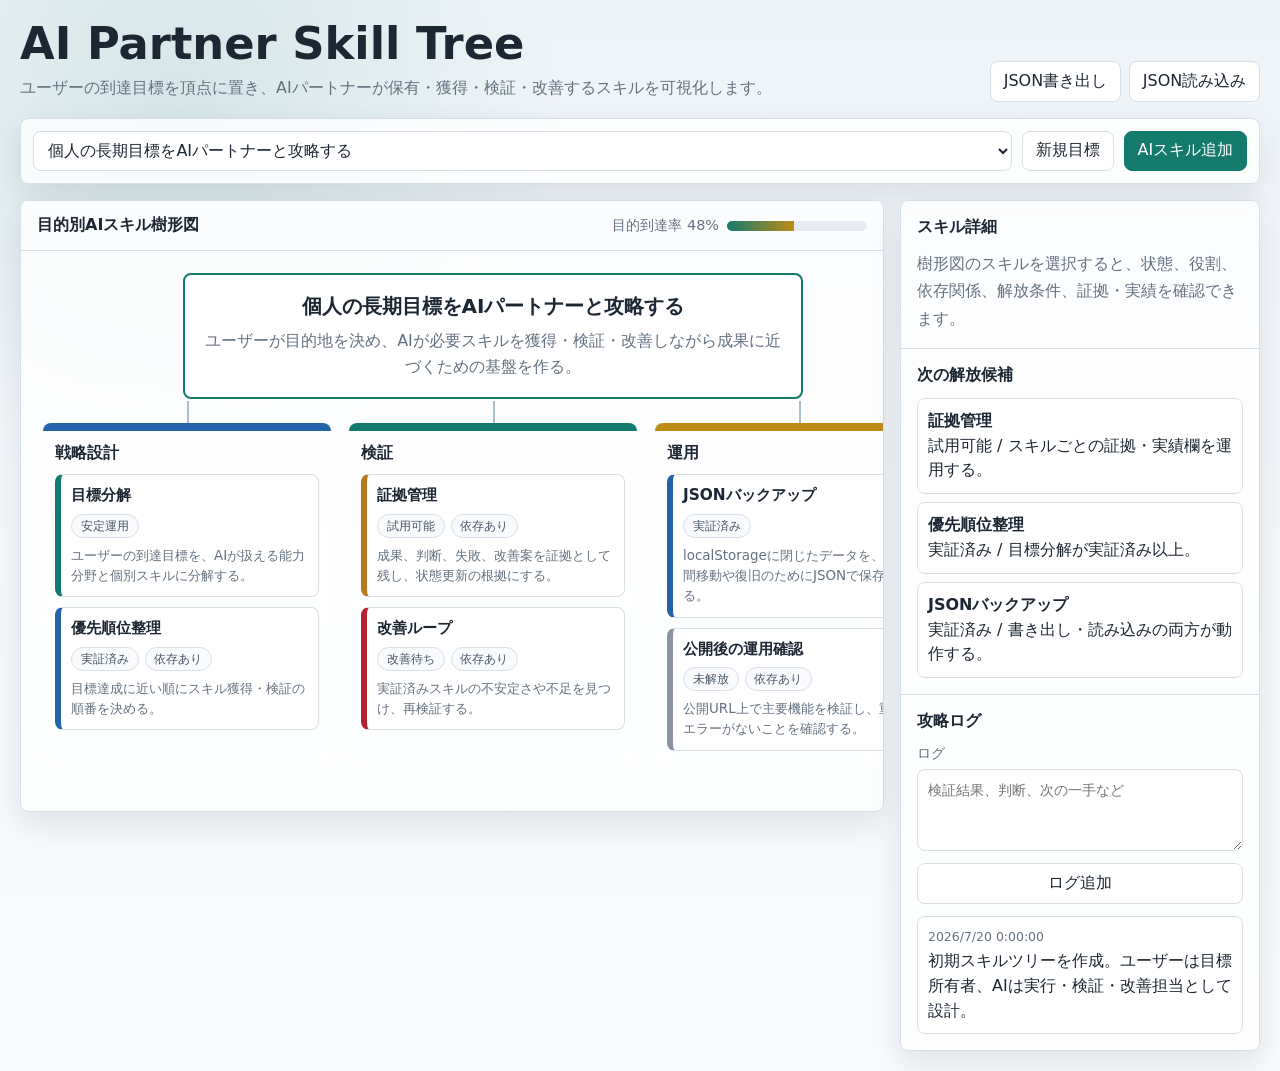
==== index.html @ 7e6e5ffa "Create AI Partner Skill Tree site" ====
<!doctype html>
<html lang="ja">
<head>
  <meta charset="utf-8">
  <meta name="viewport" content="width=device-width, initial-scale=1">
  <title>AI Partner Skill Tree</title>
  <style>
    :root {
      color-scheme: light;
      --ink: #1d2733;
      --muted: #64717f;
      --line: #d8dee8;
      --panel: #ffffff;
      --bg: #f4f7fb;
      --accent: #157a6e;
      --accent-2: #c7552b;
      --gold: #bc8b16;
      --blue: #2563a8;
      --red: #b42330;
      --shadow: 0 12px 32px rgba(25, 42, 62, .11);
      font-family: "Yu Gothic", "Hiragino Kaku Gothic ProN", Meiryo, system-ui, sans-serif;
    }

    * { box-sizing: border-box; }

    html, body {
      overflow-x: hidden;
    }

    body {
      margin: 0;
      color: var(--ink);
      background:
        radial-gradient(circle at 14% 10%, rgba(21, 122, 110, .12), transparent 24rem),
        linear-gradient(180deg, #eef4f8 0%, var(--bg) 38%, #f8fafc 100%);
      min-height: 100vh;
    }

    button, input, select, textarea {
      font: inherit;
    }

    button {
      border: 1px solid var(--line);
      background: #fff;
      color: var(--ink);
      min-height: 38px;
      padding: .55rem .8rem;
      border-radius: 8px;
      cursor: pointer;
    }

    button:hover { border-color: #9eb2c8; }
    button.primary { background: var(--accent); color: #fff; border-color: var(--accent); }
    button.danger { color: var(--red); border-color: #e8b4bc; }
    button.ghost { background: transparent; }
    button.small { min-height: 32px; padding: .35rem .55rem; }

    .app-shell {
      width: min(1480px, 100%);
      margin: 0 auto;
      padding: 20px;
    }

    header {
      display: grid;
      grid-template-columns: 1fr auto;
      gap: 16px;
      align-items: end;
      margin-bottom: 16px;
    }

    .title h1 {
      margin: 0 0 6px;
      font-size: clamp(1.65rem, 3.5vw, 3rem);
      line-height: 1.08;
      letter-spacing: 0;
    }

    .title p {
      margin: 0;
      color: var(--muted);
      max-width: 780px;
      line-height: 1.7;
      overflow-wrap: anywhere;
      word-break: break-all;
    }

    .toolbar {
      display: flex;
      flex-wrap: wrap;
      gap: 8px;
      justify-content: flex-end;
    }

    .goal-bar {
      display: grid;
      grid-template-columns: minmax(220px, 1fr) auto auto;
      gap: 10px;
      align-items: center;
      background: rgba(255, 255, 255, .78);
      border: 1px solid var(--line);
      padding: 12px;
      border-radius: 8px;
      box-shadow: var(--shadow);
      margin-bottom: 16px;
    }

    select, input, textarea {
      width: 100%;
      border: 1px solid var(--line);
      border-radius: 8px;
      min-height: 40px;
      padding: .55rem .65rem;
      background: #fff;
      color: var(--ink);
    }

    textarea {
      min-height: 82px;
      resize: vertical;
      line-height: 1.55;
    }

    .workspace {
      display: grid;
      grid-template-columns: minmax(0, 1fr) 360px;
      gap: 16px;
      align-items: start;
    }

    .tree-section, .side-panel {
      background: rgba(255, 255, 255, .82);
      border: 1px solid var(--line);
      border-radius: 8px;
      box-shadow: var(--shadow);
      overflow: hidden;
    }

    .section-head {
      display: flex;
      justify-content: space-between;
      gap: 12px;
      align-items: center;
      padding: 14px 16px;
      border-bottom: 1px solid var(--line);
      background: #fbfcfe;
    }

    .section-head h2, .panel-block h2 {
      margin: 0;
      font-size: 1rem;
      letter-spacing: 0;
    }

    .progress-wrap {
      display: grid;
      grid-template-columns: auto 140px;
      gap: 8px;
      align-items: center;
      white-space: nowrap;
      color: var(--muted);
      font-size: .9rem;
    }

    .progress {
      height: 10px;
      background: #e7ecf2;
      border-radius: 999px;
      overflow: hidden;
    }

    .progress span {
      display: block;
      height: 100%;
      background: linear-gradient(90deg, var(--accent), var(--gold));
      width: 0%;
    }

    .tree-scroll {
      overflow: auto;
      padding: 22px;
      min-height: 560px;
      touch-action: pan-x pan-y;
    }

    .tree-canvas {
      min-width: 900px;
      display: grid;
      gap: 24px;
    }

    .goal-node {
      justify-self: center;
      width: min(620px, 76%);
      text-align: center;
      background: #fff;
      border: 2px solid var(--accent);
      border-radius: 8px;
      padding: 18px;
      position: relative;
    }

    .goal-node h3 {
      margin: 0 0 8px;
      font-size: 1.25rem;
      letter-spacing: 0;
    }

    .goal-node p { margin: 0; color: var(--muted); line-height: 1.6; }

    .branches {
      display: grid;
      grid-template-columns: repeat(3, minmax(250px, 1fr));
      gap: 18px;
      position: relative;
    }

    .branch {
      display: grid;
      gap: 10px;
      align-content: start;
      border-top: 8px solid var(--blue);
      background: rgba(255, 255, 255, .76);
      border-radius: 8px;
      padding: 12px;
      min-height: 260px;
      position: relative;
    }

    .branch:nth-child(2n) { border-color: var(--accent); }
    .branch:nth-child(3n) { border-color: var(--gold); }
    .branch h3 {
      margin: 0;
      font-size: .98rem;
      letter-spacing: 0;
    }

    .branch::before {
      content: "";
      position: absolute;
      left: 50%;
      top: -30px;
      width: 2px;
      height: 22px;
      background: #aebdcc;
    }

    .skill-card {
      display: grid;
      gap: 8px;
      text-align: left;
      border: 1px solid var(--line);
      border-left-width: 6px;
      background: #fff;
      border-radius: 8px;
      padding: 10px;
      min-height: 116px;
    }

    .skill-card button {
      text-align: left;
      min-height: auto;
      padding: 0;
      border: 0;
      border-radius: 0;
      background: transparent;
      color: inherit;
    }

    .skill-card h4 {
      margin: 0;
      font-size: .96rem;
      line-height: 1.35;
      letter-spacing: 0;
    }

    .skill-card p {
      margin: 0;
      color: var(--muted);
      font-size: .84rem;
      line-height: 1.5;
    }

    .badge-row {
      display: flex;
      flex-wrap: wrap;
      gap: 6px;
    }

    .badge {
      display: inline-flex;
      align-items: center;
      min-height: 24px;
      border: 1px solid #d9e0ea;
      border-radius: 999px;
      padding: 0 .55rem;
      font-size: .78rem;
      background: #f8fafc;
      color: #485565;
      white-space: nowrap;
    }

    .state-locked { border-left-color: #8a94a3; }
    .state-trial { border-left-color: #b7791f; }
    .state-proven { border-left-color: #2563a8; }
    .state-stable { border-left-color: #157a6e; }
    .state-improve { border-left-color: #b42330; }

    .side-panel {
      display: grid;
      gap: 0;
    }

    .panel-block {
      padding: 16px;
      border-bottom: 1px solid var(--line);
    }

    .panel-block:last-child { border-bottom: 0; }

    .detail-empty {
      color: var(--muted);
      line-height: 1.7;
      margin: 0;
      overflow-wrap: anywhere;
      word-break: break-all;
    }

    .kv {
      display: grid;
      grid-template-columns: 86px 1fr;
      gap: 8px;
      margin-top: 10px;
      font-size: .92rem;
      line-height: 1.55;
    }

    .kv dt {
      color: var(--muted);
      margin: 0;
    }

    .kv dd {
      margin: 0;
      overflow-wrap: anywhere;
    }

    .candidate-list, .log-list {
      list-style: none;
      display: grid;
      gap: 8px;
      padding: 0;
      margin: 12px 0 0;
    }

    .candidate-list li, .log-list li {
      border: 1px solid var(--line);
      background: #fff;
      border-radius: 8px;
      padding: 10px;
      line-height: 1.55;
    }

    .log-list time {
      display: block;
      color: var(--muted);
      font-size: .78rem;
      margin-bottom: 3px;
    }

    .form-grid {
      display: grid;
      gap: 12px;
    }

    .form-grid label {
      display: grid;
      gap: 6px;
      font-size: .9rem;
      color: var(--muted);
    }

    .modal-backdrop {
      position: fixed;
      inset: 0;
      display: none;
      align-items: center;
      justify-content: center;
      background: rgba(16, 26, 38, .45);
      padding: 18px;
      z-index: 20;
    }

    .modal-backdrop.open { display: flex; }

    .modal {
      width: min(680px, 100%);
      max-height: 92vh;
      overflow: auto;
      background: #fff;
      border-radius: 8px;
      box-shadow: 0 20px 50px rgba(10, 18, 28, .26);
    }

    .modal header {
      display: flex;
      justify-content: space-between;
      align-items: center;
      margin: 0;
      padding: 16px;
      border-bottom: 1px solid var(--line);
    }

    .modal h2 { margin: 0; font-size: 1.05rem; letter-spacing: 0; }
    .modal form { padding: 16px; }
    .modal-actions {
      display: flex;
      justify-content: flex-end;
      gap: 8px;
      margin-top: 16px;
    }

    .hidden { display: none !important; }

    @media (max-width: 1020px) {
      .workspace { grid-template-columns: 1fr; }
      .tree-scroll { min-height: 470px; }
    }

    @media (max-width: 700px) {
      .app-shell { padding: 12px; }
      header, .goal-bar { grid-template-columns: 1fr; }
      .toolbar { justify-content: stretch; }
      .toolbar button, .goal-bar button { width: 100%; }
      .progress-wrap { grid-template-columns: 1fr; white-space: normal; }
      .tree-canvas { min-width: 720px; }
      .branches { grid-template-columns: repeat(3, minmax(210px, 1fr)); }
      .goal-node { width: 86%; }
      .tree-scroll { padding: 14px; }
      .kv { grid-template-columns: 1fr; }
      .modal-actions { flex-direction: column-reverse; }
      .modal-actions button { width: 100%; }
    }
  </style>
</head>
<body>
  <div class="app-shell">
    <header>
      <div class="title">
        <h1>AI Partner Skill Tree</h1>
        <p>ユーザーの到達目標を頂点に置き、AIパートナーが保有・獲得・検証・改善するスキルを可視化します。</p>
      </div>
      <div class="toolbar">
        <button type="button" id="exportJson">JSON書き出し</button>
        <button type="button" id="importJson">JSON読み込み</button>
        <input class="hidden" id="importFile" type="file" accept="application/json,.json">
      </div>
    </header>

    <section class="goal-bar" aria-label="目標操作">
      <select id="goalSelect" aria-label="目標を選択"></select>
      <button type="button" id="addGoal">新規目標</button>
      <button type="button" id="addSkill" class="primary">AIスキル追加</button>
    </section>

    <main class="workspace">
      <section class="tree-section" aria-label="AIスキル樹形図">
        <div class="section-head">
          <h2>目的別AIスキル樹形図</h2>
          <div class="progress-wrap">
            <span id="progressText">目的到達率 0%</span>
            <div class="progress" aria-hidden="true"><span id="progressBar"></span></div>
          </div>
        </div>
        <div class="tree-scroll" id="treeScroll">
          <div class="tree-canvas" id="treeCanvas"></div>
        </div>
      </section>

      <aside class="side-panel" aria-label="詳細と攻略ログ">
        <section class="panel-block" id="skillDetail"></section>
        <section class="panel-block">
          <h2>次の解放候補</h2>
          <ul class="candidate-list" id="candidateList"></ul>
        </section>
        <section class="panel-block">
          <h2>攻略ログ</h2>
          <form id="logForm" class="form-grid" style="margin-top:12px">
            <label>ログ
              <textarea id="logText" placeholder="検証結果、判断、次の一手など"></textarea>
            </label>
            <button type="submit">ログ追加</button>
          </form>
          <ul class="log-list" id="logList"></ul>
        </section>
      </aside>
    </main>
  </div>

  <div class="modal-backdrop" id="goalModal" role="dialog" aria-modal="true" aria-labelledby="goalModalTitle">
    <div class="modal">
      <header>
        <h2 id="goalModalTitle">新規目標</h2>
        <button type="button" class="small ghost" data-close="goalModal">閉じる</button>
      </header>
      <form id="goalForm" class="form-grid">
        <label>目標名
          <input id="goalName" required maxlength="80">
        </label>
        <label>説明
          <textarea id="goalDescription" required maxlength="500"></textarea>
        </label>
        <div class="modal-actions">
          <button type="button" data-close="goalModal">キャンセル</button>
          <button type="submit" class="primary">追加</button>
        </div>
      </form>
    </div>
  </div>

  <div class="modal-backdrop" id="skillModal" role="dialog" aria-modal="true" aria-labelledby="skillModalTitle">
    <div class="modal">
      <header>
        <h2 id="skillModalTitle">AIスキル</h2>
        <button type="button" class="small ghost" data-close="skillModal">閉じる</button>
      </header>
      <form id="skillForm" class="form-grid">
        <input id="skillId" type="hidden">
        <label>スキル名
          <input id="skillName" required maxlength="80">
        </label>
        <label>能力分野
          <input id="skillCategory" required maxlength="60" list="categoryList">
          <datalist id="categoryList"></datalist>
        </label>
        <label>状態
          <select id="skillState" required></select>
        </label>
        <label>役割
          <textarea id="skillRole" required maxlength="700"></textarea>
        </label>
        <label>依存スキル
          <input id="skillDeps" maxlength="180" placeholder="例：目標分解、検証設計">
        </label>
        <label>解放条件
          <textarea id="skillUnlock" maxlength="700"></textarea>
        </label>
        <label>証拠・実績
          <textarea id="skillEvidence" maxlength="900"></textarea>
        </label>
        <div class="modal-actions">
          <button type="button" id="deleteSkill" class="danger">削除</button>
          <button type="button" data-close="skillModal">キャンセル</button>
          <button type="submit" class="primary">保存</button>
        </div>
      </form>
    </div>
  </div>

  <script>
    (() => {
      const STORAGE_KEY = "ai-partner-skill-tree:v1";
      const states = [
        { id: "locked", label: "未解放", score: 0 },
        { id: "trial", label: "試用可能", score: 25 },
        { id: "proven", label: "実証済み", score: 60 },
        { id: "stable", label: "安定運用", score: 100 },
        { id: "improve", label: "改善待ち", score: 45 }
      ];

      const sampleData = {
        activeGoalId: "goal-1",
        goals: [
          {
            id: "goal-1",
            name: "個人の長期目標をAIパートナーと攻略する",
            description: "ユーザーが目的地を決め、AIが必要スキルを獲得・検証・改善しながら成果に近づくための基盤を作る。",
            logs: [
              { id: "log-1", at: "2026-07-20T00:00:00.000Z", text: "初期スキルツリーを作成。ユーザーは目標所有者、AIは実行・検証・改善担当として設計。" }
            ],
            skills: [
              {
                id: "skill-1",
                name: "目標分解",
                category: "戦略設計",
                state: "stable",
                role: "ユーザーの到達目標を、AIが扱える能力分野と個別スキルに分解する。",
                deps: "",
                unlock: "目標と成功条件が文章で説明できる。",
                evidence: "頂点、太い枝、細い枝の構造を定義済み。"
              },
              {
                id: "skill-2",
                name: "優先順位整理",
                category: "戦略設計",
                state: "proven",
                role: "目標達成に近い順にスキル獲得・検証の順番を決める。",
                deps: "目標分解",
                unlock: "目標分解が実証済み以上。",
                evidence: "次の解放候補を自動表示する設計に反映。"
              },
              {
                id: "skill-3",
                name: "証拠管理",
                category: "検証",
                state: "trial",
                role: "成果、判断、失敗、改善案を証拠として残し、状態更新の根拠にする。",
                deps: "目標分解",
                unlock: "スキルごとの証拠・実績欄を運用する。",
                evidence: "スキル詳細と攻略ログに記録欄を実装。"
              },
              {
                id: "skill-4",
                name: "改善ループ",
                category: "検証",
                state: "improve",
                role: "実証済みスキルの不安定さや不足を見つけ、再検証する。",
                deps: "証拠管理",
                unlock: "改善待ちの理由と再検証ログがある。",
                evidence: "改善待ち状態を到達率計算に含める。"
              },
              {
                id: "skill-5",
                name: "JSONバックアップ",
                category: "運用",
                state: "proven",
                role: "localStorageに閉じたデータを、端末間移動や復旧のためにJSONで保存する。",
                deps: "",
                unlock: "書き出し・読み込みの両方が動作する。",
                evidence: "ブラウザ内保存とJSON入出力を実装。"
              },
              {
                id: "skill-6",
                name: "公開後の運用確認",
                category: "運用",
                state: "locked",
                role: "公開URL上で主要機能を検証し、重大なエラーがないことを確認する。",
                deps: "JSONバックアップ, 証拠管理",
                unlock: "GitHub Pages公開後に実URLで操作確認する。",
                evidence: ""
              }
            ]
          },
          {
            id: "goal-2",
            name: "学習計画をAIパートナーが継続改善する",
            description: "ユーザーの学習目的に合わせ、AIが教材選定、進捗検証、復習設計を担う。",
            logs: [],
            skills: [
              {
                id: "skill-7",
                name: "学習課題の棚卸し",
                category: "診断",
                state: "trial",
                role: "ユーザーの現状と目的の差分を整理する。",
                deps: "",
                unlock: "学びたい領域と期限がある。",
                evidence: "初期テンプレートとして登録。"
              }
            ]
          }
        ]
      };

      const els = {
        goalSelect: document.getElementById("goalSelect"),
        addGoal: document.getElementById("addGoal"),
        addSkill: document.getElementById("addSkill"),
        exportJson: document.getElementById("exportJson"),
        importJson: document.getElementById("importJson"),
        importFile: document.getElementById("importFile"),
        treeCanvas: document.getElementById("treeCanvas"),
        progressText: document.getElementById("progressText"),
        progressBar: document.getElementById("progressBar"),
        skillDetail: document.getElementById("skillDetail"),
        candidateList: document.getElementById("candidateList"),
        logForm: document.getElementById("logForm"),
        logText: document.getElementById("logText"),
        logList: document.getElementById("logList"),
        goalModal: document.getElementById("goalModal"),
        goalForm: document.getElementById("goalForm"),
        goalName: document.getElementById("goalName"),
        goalDescription: document.getElementById("goalDescription"),
        skillModal: document.getElementById("skillModal"),
        skillForm: document.getElementById("skillForm"),
        skillModalTitle: document.getElementById("skillModalTitle"),
        skillId: document.getElementById("skillId"),
        skillName: document.getElementById("skillName"),
        skillCategory: document.getElementById("skillCategory"),
        skillState: document.getElementById("skillState"),
        skillRole: document.getElementById("skillRole"),
        skillDeps: document.getElementById("skillDeps"),
        skillUnlock: document.getElementById("skillUnlock"),
        skillEvidence: document.getElementById("skillEvidence"),
        deleteSkill: document.getElementById("deleteSkill"),
        categoryList: document.getElementById("categoryList")
      };

      let data = loadData();
      let selectedSkillId = "";

      function uid(prefix) {
        return `${prefix}-${Date.now().toString(36)}-${Math.random().toString(36).slice(2, 7)}`;
      }

      function stateById(id) {
        return states.find((state) => state.id === id) || states[0];
      }

      function loadData() {
        try {
          const saved = localStorage.getItem(STORAGE_KEY);
          if (!saved) return structuredClone(sampleData);
          const parsed = JSON.parse(saved);
          validateData(parsed);
          return parsed;
        } catch (error) {
          console.warn("保存データを読み込めなかったため初期データを使用します。", error);
          return structuredClone(sampleData);
        }
      }

      function validateData(value) {
        if (!value || !Array.isArray(value.goals) || value.goals.length === 0) {
          throw new Error("goals array is required");
        }
        value.goals.forEach((goal) => {
          if (!goal.id || !goal.name || !Array.isArray(goal.skills)) {
            throw new Error("invalid goal");
          }
          if (!Array.isArray(goal.logs)) goal.logs = [];
          goal.skills.forEach((skill) => {
            if (!skill.id || !skill.name || !skill.category) throw new Error("invalid skill");
            if (!states.some((state) => state.id === skill.state)) skill.state = "locked";
          });
        });
        if (!value.activeGoalId || !value.goals.some((goal) => goal.id === value.activeGoalId)) {
          value.activeGoalId = value.goals[0].id;
        }
      }

      function saveData() {
        localStorage.setItem(STORAGE_KEY, JSON.stringify(data));
      }

      function activeGoal() {
        return data.goals.find((goal) => goal.id === data.activeGoalId) || data.goals[0];
      }

      function selectedSkill() {
        const goal = activeGoal();
        return goal.skills.find((skill) => skill.id === selectedSkillId) || null;
      }

      function escapeHtml(value) {
        return String(value || "").replace(/[&<>"']/g, (char) => ({
          "&": "&amp;",
          "<": "&lt;",
          ">": "&gt;",
          '"': "&quot;",
          "'": "&#39;"
        })[char]);
      }

      function render() {
        renderGoalSelect();
        renderTree();
        renderDetail();
        renderCandidates();
        renderLogs();
        renderCategories();
        saveData();
      }

      function renderGoalSelect() {
        els.goalSelect.innerHTML = data.goals.map((goal) =>
          `<option value="${escapeHtml(goal.id)}">${escapeHtml(goal.name)}</option>`
        ).join("");
        els.goalSelect.value = data.activeGoalId;
      }

      function renderTree() {
        const goal = activeGoal();
        const total = goal.skills.length || 1;
        const progress = Math.round(goal.skills.reduce((sum, skill) => sum + stateById(skill.state).score, 0) / total);
        els.progressText.textContent = `目的到達率 ${progress}%`;
        els.progressBar.style.width = `${progress}%`;

        const categories = [...new Set(goal.skills.map((skill) => skill.category || "未分類"))];
        const branches = categories.map((category) => {
          const cards = goal.skills.filter((skill) => skill.category === category).map((skill) => {
            const state = stateById(skill.state);
            const selected = skill.id === selectedSkillId ? " aria-current=\"true\"" : "";
            return `
              <article class="skill-card state-${state.id}">
                <button type="button" data-select-skill="${escapeHtml(skill.id)}"${selected}>
                  <h4>${escapeHtml(skill.name)}</h4>
                </button>
                <div class="badge-row">
                  <span class="badge">${escapeHtml(state.label)}</span>
                  ${skill.deps ? `<span class="badge">依存あり</span>` : ""}
                </div>
                <p>${escapeHtml(skill.role).slice(0, 86)}${skill.role.length > 86 ? "..." : ""}</p>
              </article>`;
          }).join("");

          return `
            <section class="branch">
              <h3>${escapeHtml(category)}</h3>
              ${cards || "<p class=\"detail-empty\">スキルがありません。</p>"}
            </section>`;
        }).join("");

        els.treeCanvas.innerHTML = `
          <section class="goal-node">
            <h3>${escapeHtml(goal.name)}</h3>
            <p>${escapeHtml(goal.description)}</p>
          </section>
          <div class="branches">${branches}</div>`;
      }

      function renderDetail() {
        const skill = selectedSkill();
        if (!skill) {
          els.skillDetail.innerHTML = `
            <h2>スキル詳細</h2>
            <p class="detail-empty" style="margin-top:12px">樹形図のスキルを選択すると、状態、役割、依存関係、解放条件、証拠・実績を確認できます。</p>`;
          return;
        }

        els.skillDetail.innerHTML = `
          <div style="display:flex;justify-content:space-between;gap:8px;align-items:center">
            <h2>${escapeHtml(skill.name)}</h2>
            <button type="button" class="small" data-edit-skill="${escapeHtml(skill.id)}">編集</button>
          </div>
          <dl class="kv">
            <dt>状態</dt><dd>${escapeHtml(stateById(skill.state).label)}</dd>
            <dt>能力分野</dt><dd>${escapeHtml(skill.category)}</dd>
            <dt>役割</dt><dd>${escapeHtml(skill.role)}</dd>
            <dt>依存関係</dt><dd>${escapeHtml(skill.deps || "なし")}</dd>
            <dt>解放条件</dt><dd>${escapeHtml(skill.unlock || "未設定")}</dd>
            <dt>証拠・実績</dt><dd>${escapeHtml(skill.evidence || "未記録")}</dd>
          </dl>`;
      }

      function depsSatisfied(skill, goal) {
        if (!skill.deps) return true;
        const deps = skill.deps.split(",").map((dep) => dep.trim()).filter(Boolean);
        return deps.every((dep) => {
          const match = goal.skills.find((candidate) => candidate.name === dep);
          return match && ["proven", "stable"].includes(match.state);
        });
      }

      function renderCandidates() {
        const goal = activeGoal();
        const candidates = goal.skills
          .filter((skill) => skill.state !== "stable" && depsSatisfied(skill, goal))
          .sort((a, b) => stateById(a.state).score - stateById(b.state).score)
          .slice(0, 5);

        els.candidateList.innerHTML = candidates.length
          ? candidates.map((skill) => `<li><strong>${escapeHtml(skill.name)}</strong><br><span>${escapeHtml(stateById(skill.state).label)} / ${escapeHtml(skill.unlock || "解放条件未設定")}</span></li>`).join("")
          : "<li>現時点で新しい解放候補はありません。</li>";
      }

      function renderLogs() {
        const logs = [...activeGoal().logs].sort((a, b) => new Date(b.at) - new Date(a.at));
        els.logList.innerHTML = logs.length
          ? logs.map((log) => `<li><time datetime="${escapeHtml(log.at)}">${new Date(log.at).toLocaleString("ja-JP")}</time>${escapeHtml(log.text)}</li>`).join("")
          : "<li>まだ攻略ログはありません。</li>";
      }

      function renderCategories() {
        const categories = [...new Set(activeGoal().skills.map((skill) => skill.category).filter(Boolean))];
        els.categoryList.innerHTML = categories.map((category) => `<option value="${escapeHtml(category)}"></option>`).join("");
      }

      function openModal(id) {
        document.getElementById(id).classList.add("open");
      }

      function closeModal(id) {
        document.getElementById(id).classList.remove("open");
      }

      function openSkillForm(skill = null) {
        els.skillModalTitle.textContent = skill ? "AIスキル編集" : "AIスキル追加";
        els.skillId.value = skill ? skill.id : "";
        els.skillName.value = skill ? skill.name : "";
        els.skillCategory.value = skill ? skill.category : "";
        els.skillState.value = skill ? skill.state : "locked";
        els.skillRole.value = skill ? skill.role : "";
        els.skillDeps.value = skill ? skill.deps : "";
        els.skillUnlock.value = skill ? skill.unlock : "";
        els.skillEvidence.value = skill ? skill.evidence : "";
        els.deleteSkill.classList.toggle("hidden", !skill);
        openModal("skillModal");
        els.skillName.focus();
      }

      function exportData() {
        const blob = new Blob([JSON.stringify(data, null, 2)], { type: "application/json" });
        const url = URL.createObjectURL(blob);
        const link = document.createElement("a");
        link.href = url;
        link.download = "ai-partner-skill-tree.json";
        document.body.appendChild(link);
        link.click();
        link.remove();
        URL.revokeObjectURL(url);
      }

      function importData(file) {
        const reader = new FileReader();
        reader.onload = () => {
          try {
            const parsed = JSON.parse(String(reader.result));
            validateData(parsed);
            data = parsed;
            selectedSkillId = "";
            render();
            alert("JSONを読み込みました。");
          } catch (error) {
            alert("JSONを読み込めませんでした。形式を確認してください。");
            console.error(error);
          }
        };
        reader.readAsText(file);
      }

      states.forEach((state) => {
        const option = document.createElement("option");
        option.value = state.id;
        option.textContent = state.label;
        els.skillState.appendChild(option);
      });

      els.goalSelect.addEventListener("change", () => {
        data.activeGoalId = els.goalSelect.value;
        selectedSkillId = "";
        render();
      });

      els.addGoal.addEventListener("click", () => {
        els.goalForm.reset();
        openModal("goalModal");
        els.goalName.focus();
      });

      els.addSkill.addEventListener("click", () => openSkillForm());
      els.exportJson.addEventListener("click", exportData);
      els.importJson.addEventListener("click", () => els.importFile.click());
      els.importFile.addEventListener("change", () => {
        const file = els.importFile.files[0];
        if (file) importData(file);
        els.importFile.value = "";
      });

      els.goalForm.addEventListener("submit", (event) => {
        event.preventDefault();
        const goal = {
          id: uid("goal"),
          name: els.goalName.value.trim(),
          description: els.goalDescription.value.trim(),
          logs: [],
          skills: []
        };
        data.goals.push(goal);
        data.activeGoalId = goal.id;
        selectedSkillId = "";
        closeModal("goalModal");
        render();
      });

      els.skillForm.addEventListener("submit", (event) => {
        event.preventDefault();
        const goal = activeGoal();
        const payload = {
          id: els.skillId.value || uid("skill"),
          name: els.skillName.value.trim(),
          category: els.skillCategory.value.trim(),
          state: els.skillState.value,
          role: els.skillRole.value.trim(),
          deps: els.skillDeps.value.trim(),
          unlock: els.skillUnlock.value.trim(),
          evidence: els.skillEvidence.value.trim()
        };
        const index = goal.skills.findIndex((skill) => skill.id === payload.id);
        if (index >= 0) goal.skills[index] = payload;
        else goal.skills.push(payload);
        selectedSkillId = payload.id;
        closeModal("skillModal");
        render();
      });

      els.deleteSkill.addEventListener("click", () => {
        const goal = activeGoal();
        const skill = selectedSkill();
        if (!skill) return;
        if (!confirm(`「${skill.name}」を削除しますか？`)) return;
        goal.skills = goal.skills.filter((item) => item.id !== skill.id);
        selectedSkillId = "";
        closeModal("skillModal");
        render();
      });

      els.logForm.addEventListener("submit", (event) => {
        event.preventDefault();
        const text = els.logText.value.trim();
        if (!text) return;
        activeGoal().logs.push({ id: uid("log"), at: new Date().toISOString(), text });
        els.logText.value = "";
        render();
      });

      document.addEventListener("click", (event) => {
        const skillButton = event.target.closest("[data-select-skill]");
        if (skillButton) {
          selectedSkillId = skillButton.getAttribute("data-select-skill");
          render();
          return;
        }
        const editButton = event.target.closest("[data-edit-skill]");
        if (editButton) {
          const skill = activeGoal().skills.find((item) => item.id === editButton.getAttribute("data-edit-skill"));
          if (skill) openSkillForm(skill);
          return;
        }
        const closeButton = event.target.closest("[data-close]");
        if (closeButton) closeModal(closeButton.getAttribute("data-close"));
      });

      document.addEventListener("keydown", (event) => {
        if (event.key === "Escape") {
          closeModal("goalModal");
          closeModal("skillModal");
        }
      });

      render();
    })();
  </script>
</body>
</html>
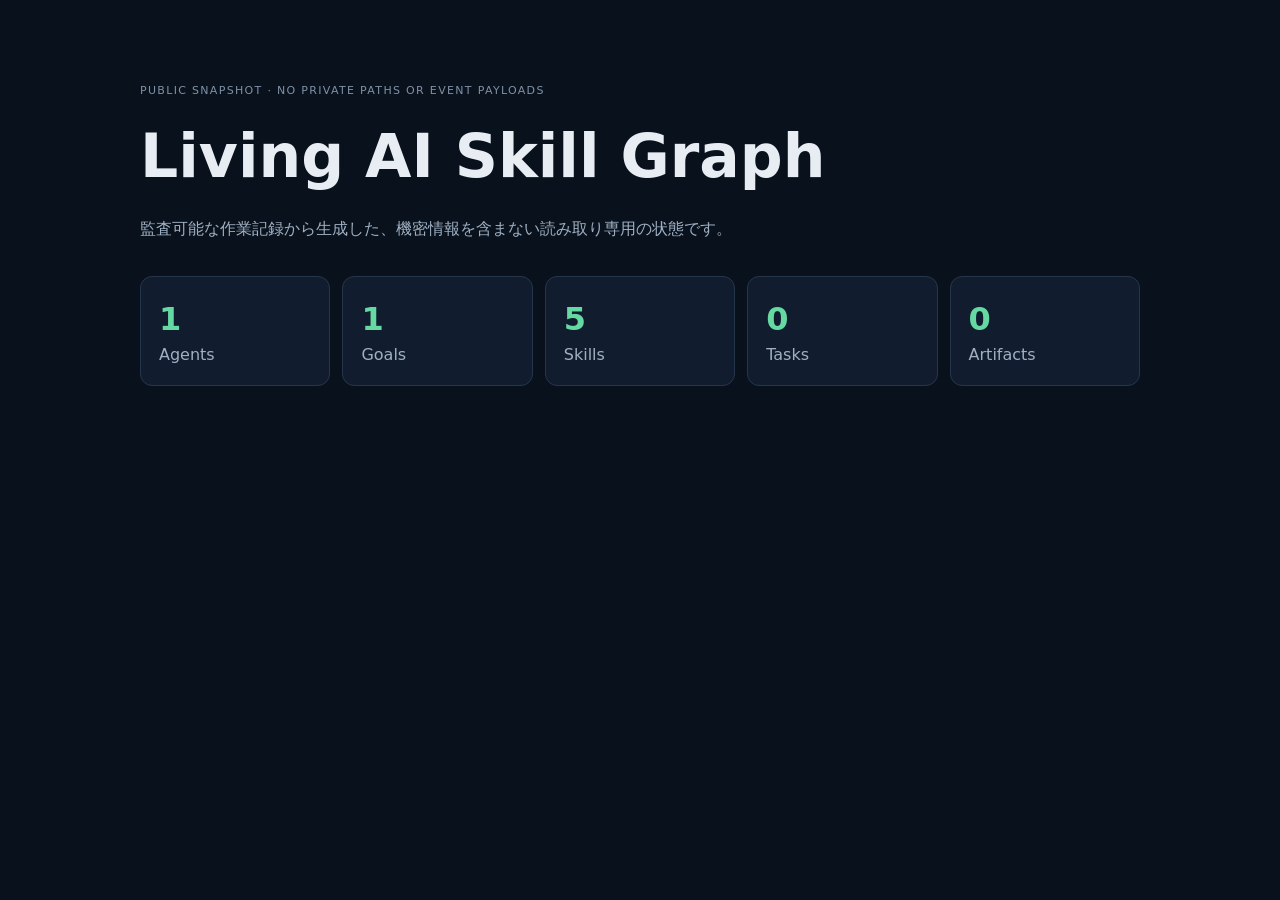
==== commit de5c4883: "Publish v2 snapshot from Pages root" ====
--- a/index.html
+++ b/index.html
@@ -3,1044 +3,16 @@
 <head>
   <meta charset="utf-8">
   <meta name="viewport" content="width=device-width, initial-scale=1">
-  <title>AI Partner Skill Tree</title>
-  <style>
-    :root {
-      color-scheme: light;
-      --ink: #1d2733;
-      --muted: #64717f;
-      --line: #d8dee8;
-      --panel: #ffffff;
-      --bg: #f4f7fb;
-      --accent: #157a6e;
-      --accent-2: #c7552b;
-      --gold: #bc8b16;
-      --blue: #2563a8;
-      --red: #b42330;
-      --shadow: 0 12px 32px rgba(25, 42, 62, .11);
-      font-family: "Yu Gothic", "Hiragino Kaku Gothic ProN", Meiryo, system-ui, sans-serif;
-    }
-
-    * { box-sizing: border-box; }
-
-    html, body {
-      overflow-x: hidden;
-    }
-
-    body {
-      margin: 0;
-      color: var(--ink);
-      background:
-        radial-gradient(circle at 14% 10%, rgba(21, 122, 110, .12), transparent 24rem),
-        linear-gradient(180deg, #eef4f8 0%, var(--bg) 38%, #f8fafc 100%);
-      min-height: 100vh;
-    }
-
-    button, input, select, textarea {
-      font: inherit;
-    }
-
-    button {
-      border: 1px solid var(--line);
-      background: #fff;
-      color: var(--ink);
-      min-height: 38px;
-      padding: .55rem .8rem;
-      border-radius: 8px;
-      cursor: pointer;
-    }
-
-    button:hover { border-color: #9eb2c8; }
-    button.primary { background: var(--accent); color: #fff; border-color: var(--accent); }
-    button.danger { color: var(--red); border-color: #e8b4bc; }
-    button.ghost { background: transparent; }
-    button.small { min-height: 32px; padding: .35rem .55rem; }
-
-    .app-shell {
-      width: min(1480px, 100%);
-      margin: 0 auto;
-      padding: 20px;
-    }
-
-    header {
-      display: grid;
-      grid-template-columns: 1fr auto;
-      gap: 16px;
-      align-items: end;
-      margin-bottom: 16px;
-    }
-
-    .title h1 {
-      margin: 0 0 6px;
-      font-size: clamp(1.65rem, 3.5vw, 3rem);
-      line-height: 1.08;
-      letter-spacing: 0;
-    }
-
-    .title p {
-      margin: 0;
-      color: var(--muted);
-      max-width: 780px;
-      line-height: 1.7;
-      overflow-wrap: anywhere;
-      word-break: break-all;
-    }
-
-    .toolbar {
-      display: flex;
-      flex-wrap: wrap;
-      gap: 8px;
-      justify-content: flex-end;
-    }
-
-    .goal-bar {
-      display: grid;
-      grid-template-columns: minmax(220px, 1fr) auto auto;
-      gap: 10px;
-      align-items: center;
-      background: rgba(255, 255, 255, .78);
-      border: 1px solid var(--line);
-      padding: 12px;
-      border-radius: 8px;
-      box-shadow: var(--shadow);
-      margin-bottom: 16px;
-    }
-
-    select, input, textarea {
-      width: 100%;
-      border: 1px solid var(--line);
-      border-radius: 8px;
-      min-height: 40px;
-      padding: .55rem .65rem;
-      background: #fff;
-      color: var(--ink);
-    }
-
-    textarea {
-      min-height: 82px;
-      resize: vertical;
-      line-height: 1.55;
-    }
-
-    .workspace {
-      display: grid;
-      grid-template-columns: minmax(0, 1fr) 360px;
-      gap: 16px;
-      align-items: start;
-    }
-
-    .tree-section, .side-panel {
-      background: rgba(255, 255, 255, .82);
-      border: 1px solid var(--line);
-      border-radius: 8px;
-      box-shadow: var(--shadow);
-      overflow: hidden;
-    }
-
-    .section-head {
-      display: flex;
-      justify-content: space-between;
-      gap: 12px;
-      align-items: center;
-      padding: 14px 16px;
-      border-bottom: 1px solid var(--line);
-      background: #fbfcfe;
-    }
-
-    .section-head h2, .panel-block h2 {
-      margin: 0;
-      font-size: 1rem;
-      letter-spacing: 0;
-    }
-
-    .progress-wrap {
-      display: grid;
-      grid-template-columns: auto 140px;
-      gap: 8px;
-      align-items: center;
-      white-space: nowrap;
-      color: var(--muted);
-      font-size: .9rem;
-    }
-
-    .progress {
-      height: 10px;
-      background: #e7ecf2;
-      border-radius: 999px;
-      overflow: hidden;
-    }
-
-    .progress span {
-      display: block;
-      height: 100%;
-      background: linear-gradient(90deg, var(--accent), var(--gold));
-      width: 0%;
-    }
-
-    .tree-scroll {
-      overflow: auto;
-      padding: 22px;
-      min-height: 560px;
-      touch-action: pan-x pan-y;
-    }
-
-    .tree-canvas {
-      min-width: 900px;
-      display: grid;
-      gap: 24px;
-    }
-
-    .goal-node {
-      justify-self: center;
-      width: min(620px, 76%);
-      text-align: center;
-      background: #fff;
-      border: 2px solid var(--accent);
-      border-radius: 8px;
-      padding: 18px;
-      position: relative;
-    }
-
-    .goal-node h3 {
-      margin: 0 0 8px;
-      font-size: 1.25rem;
-      letter-spacing: 0;
-    }
-
-    .goal-node p { margin: 0; color: var(--muted); line-height: 1.6; }
-
-    .branches {
-      display: grid;
-      grid-template-columns: repeat(3, minmax(250px, 1fr));
-      gap: 18px;
-      position: relative;
-    }
-
-    .branch {
-      display: grid;
-      gap: 10px;
-      align-content: start;
-      border-top: 8px solid var(--blue);
-      background: rgba(255, 255, 255, .76);
-      border-radius: 8px;
-      padding: 12px;
-      min-height: 260px;
-      position: relative;
-    }
-
-    .branch:nth-child(2n) { border-color: var(--accent); }
-    .branch:nth-child(3n) { border-color: var(--gold); }
-    .branch h3 {
-      margin: 0;
-      font-size: .98rem;
-      letter-spacing: 0;
-    }
-
-    .branch::before {
-      content: "";
-      position: absolute;
-      left: 50%;
-      top: -30px;
-      width: 2px;
-      height: 22px;
-      background: #aebdcc;
-    }
-
-    .skill-card {
-      display: grid;
-      gap: 8px;
-      text-align: left;
-      border: 1px solid var(--line);
-      border-left-width: 6px;
-      background: #fff;
-      border-radius: 8px;
-      padding: 10px;
-      min-height: 116px;
-    }
-
-    .skill-card button {
-      text-align: left;
-      min-height: auto;
-      padding: 0;
-      border: 0;
-      border-radius: 0;
-      background: transparent;
-      color: inherit;
-    }
-
-    .skill-card h4 {
-      margin: 0;
-      font-size: .96rem;
-      line-height: 1.35;
-      letter-spacing: 0;
-    }
-
-    .skill-card p {
-      margin: 0;
-      color: var(--muted);
-      font-size: .84rem;
-      line-height: 1.5;
-    }
-
-    .badge-row {
-      display: flex;
-      flex-wrap: wrap;
-      gap: 6px;
-    }
-
-    .badge {
-      display: inline-flex;
-      align-items: center;
-      min-height: 24px;
-      border: 1px solid #d9e0ea;
-      border-radius: 999px;
-      padding: 0 .55rem;
-      font-size: .78rem;
-      background: #f8fafc;
-      color: #485565;
-      white-space: nowrap;
-    }
-
-    .state-locked { border-left-color: #8a94a3; }
-    .state-trial { border-left-color: #b7791f; }
-    .state-proven { border-left-color: #2563a8; }
-    .state-stable { border-left-color: #157a6e; }
-    .state-improve { border-left-color: #b42330; }
-
-    .side-panel {
-      display: grid;
-      gap: 0;
-    }
-
-    .panel-block {
-      padding: 16px;
-      border-bottom: 1px solid var(--line);
-    }
-
-    .panel-block:last-child { border-bottom: 0; }
-
-    .detail-empty {
-      color: var(--muted);
-      line-height: 1.7;
-      margin: 0;
-      overflow-wrap: anywhere;
-      word-break: break-all;
-    }
-
-    .kv {
-      display: grid;
-      grid-template-columns: 86px 1fr;
-      gap: 8px;
-      margin-top: 10px;
-      font-size: .92rem;
-      line-height: 1.55;
-    }
-
-    .kv dt {
-      color: var(--muted);
-      margin: 0;
-    }
-
-    .kv dd {
-      margin: 0;
-      overflow-wrap: anywhere;
-    }
-
-    .candidate-list, .log-list {
-      list-style: none;
-      display: grid;
-      gap: 8px;
-      padding: 0;
-      margin: 12px 0 0;
-    }
-
-    .candidate-list li, .log-list li {
-      border: 1px solid var(--line);
-      background: #fff;
-      border-radius: 8px;
-      padding: 10px;
-      line-height: 1.55;
-    }
-
-    .log-list time {
-      display: block;
-      color: var(--muted);
-      font-size: .78rem;
-      margin-bottom: 3px;
-    }
-
-    .form-grid {
-      display: grid;
-      gap: 12px;
-    }
-
-    .form-grid label {
-      display: grid;
-      gap: 6px;
-      font-size: .9rem;
-      color: var(--muted);
-    }
-
-    .modal-backdrop {
-      position: fixed;
-      inset: 0;
-      display: none;
-      align-items: center;
-      justify-content: center;
-      background: rgba(16, 26, 38, .45);
-      padding: 18px;
-      z-index: 20;
-    }
-
-    .modal-backdrop.open { display: flex; }
-
-    .modal {
-      width: min(680px, 100%);
-      max-height: 92vh;
-      overflow: auto;
-      background: #fff;
-      border-radius: 8px;
-      box-shadow: 0 20px 50px rgba(10, 18, 28, .26);
-    }
-
-    .modal header {
-      display: flex;
-      justify-content: space-between;
-      align-items: center;
-      margin: 0;
-      padding: 16px;
-      border-bottom: 1px solid var(--line);
-    }
-
-    .modal h2 { margin: 0; font-size: 1.05rem; letter-spacing: 0; }
-    .modal form { padding: 16px; }
-    .modal-actions {
-      display: flex;
-      justify-content: flex-end;
-      gap: 8px;
-      margin-top: 16px;
-    }
-
-    .hidden { display: none !important; }
-
-    @media (max-width: 1020px) {
-      .workspace { grid-template-columns: 1fr; }
-      .tree-scroll { min-height: 470px; }
-    }
-
-    @media (max-width: 700px) {
-      .app-shell { padding: 12px; }
-      header, .goal-bar { grid-template-columns: 1fr; }
-      .toolbar { justify-content: stretch; }
-      .toolbar button, .goal-bar button { width: 100%; }
-      .progress-wrap { grid-template-columns: 1fr; white-space: normal; }
-      .tree-canvas { min-width: 720px; }
-      .branches { grid-template-columns: repeat(3, minmax(210px, 1fr)); }
-      .goal-node { width: 86%; }
-      .tree-scroll { padding: 14px; }
-      .kv { grid-template-columns: 1fr; }
-      .modal-actions { flex-direction: column-reverse; }
-      .modal-actions button { width: 100%; }
-    }
-  </style>
+  <title>Living AI Skill Graph</title>
+  <link rel="stylesheet" href="styles.css">
 </head>
 <body>
-  <div class="app-shell">
-    <header>
-      <div class="title">
-        <h1>AI Partner Skill Tree</h1>
-        <p>ユーザーの到達目標を頂点に置き、AIパートナーが保有・獲得・検証・改善するスキルを可視化します。</p>
-      </div>
-      <div class="toolbar">
-        <button type="button" id="exportJson">JSON書き出し</button>
-        <button type="button" id="importJson">JSON読み込み</button>
-        <input class="hidden" id="importFile" type="file" accept="application/json,.json">
-      </div>
-    </header>
-
-    <section class="goal-bar" aria-label="目標操作">
-      <select id="goalSelect" aria-label="目標を選択"></select>
-      <button type="button" id="addGoal">新規目標</button>
-      <button type="button" id="addSkill" class="primary">AIスキル追加</button>
-    </section>
-
-    <main class="workspace">
-      <section class="tree-section" aria-label="AIスキル樹形図">
-        <div class="section-head">
-          <h2>目的別AIスキル樹形図</h2>
-          <div class="progress-wrap">
-            <span id="progressText">目的到達率 0%</span>
-            <div class="progress" aria-hidden="true"><span id="progressBar"></span></div>
-          </div>
-        </div>
-        <div class="tree-scroll" id="treeScroll">
-          <div class="tree-canvas" id="treeCanvas"></div>
-        </div>
-      </section>
-
-      <aside class="side-panel" aria-label="詳細と攻略ログ">
-        <section class="panel-block" id="skillDetail"></section>
-        <section class="panel-block">
-          <h2>次の解放候補</h2>
-          <ul class="candidate-list" id="candidateList"></ul>
-        </section>
-        <section class="panel-block">
-          <h2>攻略ログ</h2>
-          <form id="logForm" class="form-grid" style="margin-top:12px">
-            <label>ログ
-              <textarea id="logText" placeholder="検証結果、判断、次の一手など"></textarea>
-            </label>
-            <button type="submit">ログ追加</button>
-          </form>
-          <ul class="log-list" id="logList"></ul>
-        </section>
-      </aside>
-    </main>
-  </div>
-
-  <div class="modal-backdrop" id="goalModal" role="dialog" aria-modal="true" aria-labelledby="goalModalTitle">
-    <div class="modal">
-      <header>
-        <h2 id="goalModalTitle">新規目標</h2>
-        <button type="button" class="small ghost" data-close="goalModal">閉じる</button>
-      </header>
-      <form id="goalForm" class="form-grid">
-        <label>目標名
-          <input id="goalName" required maxlength="80">
-        </label>
-        <label>説明
-          <textarea id="goalDescription" required maxlength="500"></textarea>
-        </label>
-        <div class="modal-actions">
-          <button type="button" data-close="goalModal">キャンセル</button>
-          <button type="submit" class="primary">追加</button>
-        </div>
-      </form>
-    </div>
-  </div>
-
-  <div class="modal-backdrop" id="skillModal" role="dialog" aria-modal="true" aria-labelledby="skillModalTitle">
-    <div class="modal">
-      <header>
-        <h2 id="skillModalTitle">AIスキル</h2>
-        <button type="button" class="small ghost" data-close="skillModal">閉じる</button>
-      </header>
-      <form id="skillForm" class="form-grid">
-        <input id="skillId" type="hidden">
-        <label>スキル名
-          <input id="skillName" required maxlength="80">
-        </label>
-        <label>能力分野
-          <input id="skillCategory" required maxlength="60" list="categoryList">
-          <datalist id="categoryList"></datalist>
-        </label>
-        <label>状態
-          <select id="skillState" required></select>
-        </label>
-        <label>役割
-          <textarea id="skillRole" required maxlength="700"></textarea>
-        </label>
-        <label>依存スキル
-          <input id="skillDeps" maxlength="180" placeholder="例：目標分解、検証設計">
-        </label>
-        <label>解放条件
-          <textarea id="skillUnlock" maxlength="700"></textarea>
-        </label>
-        <label>証拠・実績
-          <textarea id="skillEvidence" maxlength="900"></textarea>
-        </label>
-        <div class="modal-actions">
-          <button type="button" id="deleteSkill" class="danger">削除</button>
-          <button type="button" data-close="skillModal">キャンセル</button>
-          <button type="submit" class="primary">保存</button>
-        </div>
-      </form>
-    </div>
-  </div>
-
-  <script>
-    (() => {
-      const STORAGE_KEY = "ai-partner-skill-tree:v1";
-      const states = [
-        { id: "locked", label: "未解放", score: 0 },
-        { id: "trial", label: "試用可能", score: 25 },
-        { id: "proven", label: "実証済み", score: 60 },
-        { id: "stable", label: "安定運用", score: 100 },
-        { id: "improve", label: "改善待ち", score: 45 }
-      ];
-
-      const sampleData = {
-        activeGoalId: "goal-1",
-        goals: [
-          {
-            id: "goal-1",
-            name: "個人の長期目標をAIパートナーと攻略する",
-            description: "ユーザーが目的地を決め、AIが必要スキルを獲得・検証・改善しながら成果に近づくための基盤を作る。",
-            logs: [
-              { id: "log-1", at: "2026-07-20T00:00:00.000Z", text: "初期スキルツリーを作成。ユーザーは目標所有者、AIは実行・検証・改善担当として設計。" }
-            ],
-            skills: [
-              {
-                id: "skill-1",
-                name: "目標分解",
-                category: "戦略設計",
-                state: "stable",
-                role: "ユーザーの到達目標を、AIが扱える能力分野と個別スキルに分解する。",
-                deps: "",
-                unlock: "目標と成功条件が文章で説明できる。",
-                evidence: "頂点、太い枝、細い枝の構造を定義済み。"
-              },
-              {
-                id: "skill-2",
-                name: "優先順位整理",
-                category: "戦略設計",
-                state: "proven",
-                role: "目標達成に近い順にスキル獲得・検証の順番を決める。",
-                deps: "目標分解",
-                unlock: "目標分解が実証済み以上。",
-                evidence: "次の解放候補を自動表示する設計に反映。"
-              },
-              {
-                id: "skill-3",
-                name: "証拠管理",
-                category: "検証",
-                state: "trial",
-                role: "成果、判断、失敗、改善案を証拠として残し、状態更新の根拠にする。",
-                deps: "目標分解",
-                unlock: "スキルごとの証拠・実績欄を運用する。",
-                evidence: "スキル詳細と攻略ログに記録欄を実装。"
-              },
-              {
-                id: "skill-4",
-                name: "改善ループ",
-                category: "検証",
-                state: "improve",
-                role: "実証済みスキルの不安定さや不足を見つけ、再検証する。",
-                deps: "証拠管理",
-                unlock: "改善待ちの理由と再検証ログがある。",
-                evidence: "改善待ち状態を到達率計算に含める。"
-              },
-              {
-                id: "skill-5",
-                name: "JSONバックアップ",
-                category: "運用",
-                state: "proven",
-                role: "localStorageに閉じたデータを、端末間移動や復旧のためにJSONで保存する。",
-                deps: "",
-                unlock: "書き出し・読み込みの両方が動作する。",
-                evidence: "ブラウザ内保存とJSON入出力を実装。"
-              },
-              {
-                id: "skill-6",
-                name: "公開後の運用確認",
-                category: "運用",
-                state: "locked",
-                role: "公開URL上で主要機能を検証し、重大なエラーがないことを確認する。",
-                deps: "JSONバックアップ, 証拠管理",
-                unlock: "GitHub Pages公開後に実URLで操作確認する。",
-                evidence: ""
-              }
-            ]
-          },
-          {
-            id: "goal-2",
-            name: "学習計画をAIパートナーが継続改善する",
-            description: "ユーザーの学習目的に合わせ、AIが教材選定、進捗検証、復習設計を担う。",
-            logs: [],
-            skills: [
-              {
-                id: "skill-7",
-                name: "学習課題の棚卸し",
-                category: "診断",
-                state: "trial",
-                role: "ユーザーの現状と目的の差分を整理する。",
-                deps: "",
-                unlock: "学びたい領域と期限がある。",
-                evidence: "初期テンプレートとして登録。"
-              }
-            ]
-          }
-        ]
-      };
-
-      const els = {
-        goalSelect: document.getElementById("goalSelect"),
-        addGoal: document.getElementById("addGoal"),
-        addSkill: document.getElementById("addSkill"),
-        exportJson: document.getElementById("exportJson"),
-        importJson: document.getElementById("importJson"),
-        importFile: document.getElementById("importFile"),
-        treeCanvas: document.getElementById("treeCanvas"),
-        progressText: document.getElementById("progressText"),
-        progressBar: document.getElementById("progressBar"),
-        skillDetail: document.getElementById("skillDetail"),
-        candidateList: document.getElementById("candidateList"),
-        logForm: document.getElementById("logForm"),
-        logText: document.getElementById("logText"),
-        logList: document.getElementById("logList"),
-        goalModal: document.getElementById("goalModal"),
-        goalForm: document.getElementById("goalForm"),
-        goalName: document.getElementById("goalName"),
-        goalDescription: document.getElementById("goalDescription"),
-        skillModal: document.getElementById("skillModal"),
-        skillForm: document.getElementById("skillForm"),
-        skillModalTitle: document.getElementById("skillModalTitle"),
-        skillId: document.getElementById("skillId"),
-        skillName: document.getElementById("skillName"),
-        skillCategory: document.getElementById("skillCategory"),
-        skillState: document.getElementById("skillState"),
-        skillRole: document.getElementById("skillRole"),
-        skillDeps: document.getElementById("skillDeps"),
-        skillUnlock: document.getElementById("skillUnlock"),
-        skillEvidence: document.getElementById("skillEvidence"),
-        deleteSkill: document.getElementById("deleteSkill"),
-        categoryList: document.getElementById("categoryList")
-      };
-
-      let data = loadData();
-      let selectedSkillId = "";
-
-      function uid(prefix) {
-        return `${prefix}-${Date.now().toString(36)}-${Math.random().toString(36).slice(2, 7)}`;
-      }
-
-      function stateById(id) {
-        return states.find((state) => state.id === id) || states[0];
-      }
-
-      function loadData() {
-        try {
-          const saved = localStorage.getItem(STORAGE_KEY);
-          if (!saved) return structuredClone(sampleData);
-          const parsed = JSON.parse(saved);
-          validateData(parsed);
-          return parsed;
-        } catch (error) {
-          console.warn("保存データを読み込めなかったため初期データを使用します。", error);
-          return structuredClone(sampleData);
-        }
-      }
-
-      function validateData(value) {
-        if (!value || !Array.isArray(value.goals) || value.goals.length === 0) {
-          throw new Error("goals array is required");
-        }
-        value.goals.forEach((goal) => {
-          if (!goal.id || !goal.name || !Array.isArray(goal.skills)) {
-            throw new Error("invalid goal");
-          }
-          if (!Array.isArray(goal.logs)) goal.logs = [];
-          goal.skills.forEach((skill) => {
-            if (!skill.id || !skill.name || !skill.category) throw new Error("invalid skill");
-            if (!states.some((state) => state.id === skill.state)) skill.state = "locked";
-          });
-        });
-        if (!value.activeGoalId || !value.goals.some((goal) => goal.id === value.activeGoalId)) {
-          value.activeGoalId = value.goals[0].id;
-        }
-      }
-
-      function saveData() {
-        localStorage.setItem(STORAGE_KEY, JSON.stringify(data));
-      }
-
-      function activeGoal() {
-        return data.goals.find((goal) => goal.id === data.activeGoalId) || data.goals[0];
-      }
-
-      function selectedSkill() {
-        const goal = activeGoal();
-        return goal.skills.find((skill) => skill.id === selectedSkillId) || null;
-      }
-
-      function escapeHtml(value) {
-        return String(value || "").replace(/[&<>"']/g, (char) => ({
-          "&": "&amp;",
-          "<": "&lt;",
-          ">": "&gt;",
-          '"': "&quot;",
-          "'": "&#39;"
-        })[char]);
-      }
-
-      function render() {
-        renderGoalSelect();
-        renderTree();
-        renderDetail();
-        renderCandidates();
-        renderLogs();
-        renderCategories();
-        saveData();
-      }
-
-      function renderGoalSelect() {
-        els.goalSelect.innerHTML = data.goals.map((goal) =>
-          `<option value="${escapeHtml(goal.id)}">${escapeHtml(goal.name)}</option>`
-        ).join("");
-        els.goalSelect.value = data.activeGoalId;
-      }
-
-      function renderTree() {
-        const goal = activeGoal();
-        const total = goal.skills.length || 1;
-        const progress = Math.round(goal.skills.reduce((sum, skill) => sum + stateById(skill.state).score, 0) / total);
-        els.progressText.textContent = `目的到達率 ${progress}%`;
-        els.progressBar.style.width = `${progress}%`;
-
-        const categories = [...new Set(goal.skills.map((skill) => skill.category || "未分類"))];
-        const branches = categories.map((category) => {
-          const cards = goal.skills.filter((skill) => skill.category === category).map((skill) => {
-            const state = stateById(skill.state);
-            const selected = skill.id === selectedSkillId ? " aria-current=\"true\"" : "";
-            return `
-              <article class="skill-card state-${state.id}">
-                <button type="button" data-select-skill="${escapeHtml(skill.id)}"${selected}>
-                  <h4>${escapeHtml(skill.name)}</h4>
-                </button>
-                <div class="badge-row">
-                  <span class="badge">${escapeHtml(state.label)}</span>
-                  ${skill.deps ? `<span class="badge">依存あり</span>` : ""}
-                </div>
-                <p>${escapeHtml(skill.role).slice(0, 86)}${skill.role.length > 86 ? "..." : ""}</p>
-              </article>`;
-          }).join("");
-
-          return `
-            <section class="branch">
-              <h3>${escapeHtml(category)}</h3>
-              ${cards || "<p class=\"detail-empty\">スキルがありません。</p>"}
-            </section>`;
-        }).join("");
-
-        els.treeCanvas.innerHTML = `
-          <section class="goal-node">
-            <h3>${escapeHtml(goal.name)}</h3>
-            <p>${escapeHtml(goal.description)}</p>
-          </section>
-          <div class="branches">${branches}</div>`;
-      }
-
-      function renderDetail() {
-        const skill = selectedSkill();
-        if (!skill) {
-          els.skillDetail.innerHTML = `
-            <h2>スキル詳細</h2>
-            <p class="detail-empty" style="margin-top:12px">樹形図のスキルを選択すると、状態、役割、依存関係、解放条件、証拠・実績を確認できます。</p>`;
-          return;
-        }
-
-        els.skillDetail.innerHTML = `
-          <div style="display:flex;justify-content:space-between;gap:8px;align-items:center">
-            <h2>${escapeHtml(skill.name)}</h2>
-            <button type="button" class="small" data-edit-skill="${escapeHtml(skill.id)}">編集</button>
-          </div>
-          <dl class="kv">
-            <dt>状態</dt><dd>${escapeHtml(stateById(skill.state).label)}</dd>
-            <dt>能力分野</dt><dd>${escapeHtml(skill.category)}</dd>
-            <dt>役割</dt><dd>${escapeHtml(skill.role)}</dd>
-            <dt>依存関係</dt><dd>${escapeHtml(skill.deps || "なし")}</dd>
-            <dt>解放条件</dt><dd>${escapeHtml(skill.unlock || "未設定")}</dd>
-            <dt>証拠・実績</dt><dd>${escapeHtml(skill.evidence || "未記録")}</dd>
-          </dl>`;
-      }
-
-      function depsSatisfied(skill, goal) {
-        if (!skill.deps) return true;
-        const deps = skill.deps.split(",").map((dep) => dep.trim()).filter(Boolean);
-        return deps.every((dep) => {
-          const match = goal.skills.find((candidate) => candidate.name === dep);
-          return match && ["proven", "stable"].includes(match.state);
-        });
-      }
-
-      function renderCandidates() {
-        const goal = activeGoal();
-        const candidates = goal.skills
-          .filter((skill) => skill.state !== "stable" && depsSatisfied(skill, goal))
-          .sort((a, b) => stateById(a.state).score - stateById(b.state).score)
-          .slice(0, 5);
-
-        els.candidateList.innerHTML = candidates.length
-          ? candidates.map((skill) => `<li><strong>${escapeHtml(skill.name)}</strong><br><span>${escapeHtml(stateById(skill.state).label)} / ${escapeHtml(skill.unlock || "解放条件未設定")}</span></li>`).join("")
-          : "<li>現時点で新しい解放候補はありません。</li>";
-      }
-
-      function renderLogs() {
-        const logs = [...activeGoal().logs].sort((a, b) => new Date(b.at) - new Date(a.at));
-        els.logList.innerHTML = logs.length
-          ? logs.map((log) => `<li><time datetime="${escapeHtml(log.at)}">${new Date(log.at).toLocaleString("ja-JP")}</time>${escapeHtml(log.text)}</li>`).join("")
-          : "<li>まだ攻略ログはありません。</li>";
-      }
-
-      function renderCategories() {
-        const categories = [...new Set(activeGoal().skills.map((skill) => skill.category).filter(Boolean))];
-        els.categoryList.innerHTML = categories.map((category) => `<option value="${escapeHtml(category)}"></option>`).join("");
-      }
-
-      function openModal(id) {
-        document.getElementById(id).classList.add("open");
-      }
-
-      function closeModal(id) {
-        document.getElementById(id).classList.remove("open");
-      }
-
-      function openSkillForm(skill = null) {
-        els.skillModalTitle.textContent = skill ? "AIスキル編集" : "AIスキル追加";
-        els.skillId.value = skill ? skill.id : "";
-        els.skillName.value = skill ? skill.name : "";
-        els.skillCategory.value = skill ? skill.category : "";
-        els.skillState.value = skill ? skill.state : "locked";
-        els.skillRole.value = skill ? skill.role : "";
-        els.skillDeps.value = skill ? skill.deps : "";
-        els.skillUnlock.value = skill ? skill.unlock : "";
-        els.skillEvidence.value = skill ? skill.evidence : "";
-        els.deleteSkill.classList.toggle("hidden", !skill);
-        openModal("skillModal");
-        els.skillName.focus();
-      }
-
-      function exportData() {
-        const blob = new Blob([JSON.stringify(data, null, 2)], { type: "application/json" });
-        const url = URL.createObjectURL(blob);
-        const link = document.createElement("a");
-        link.href = url;
-        link.download = "ai-partner-skill-tree.json";
-        document.body.appendChild(link);
-        link.click();
-        link.remove();
-        URL.revokeObjectURL(url);
-      }
-
-      function importData(file) {
-        const reader = new FileReader();
-        reader.onload = () => {
-          try {
-            const parsed = JSON.parse(String(reader.result));
-            validateData(parsed);
-            data = parsed;
-            selectedSkillId = "";
-            render();
-            alert("JSONを読み込みました。");
-          } catch (error) {
-            alert("JSONを読み込めませんでした。形式を確認してください。");
-            console.error(error);
-          }
-        };
-        reader.readAsText(file);
-      }
-
-      states.forEach((state) => {
-        const option = document.createElement("option");
-        option.value = state.id;
-        option.textContent = state.label;
-        els.skillState.appendChild(option);
-      });
-
-      els.goalSelect.addEventListener("change", () => {
-        data.activeGoalId = els.goalSelect.value;
-        selectedSkillId = "";
-        render();
-      });
-
-      els.addGoal.addEventListener("click", () => {
-        els.goalForm.reset();
-        openModal("goalModal");
-        els.goalName.focus();
-      });
-
-      els.addSkill.addEventListener("click", () => openSkillForm());
-      els.exportJson.addEventListener("click", exportData);
-      els.importJson.addEventListener("click", () => els.importFile.click());
-      els.importFile.addEventListener("change", () => {
-        const file = els.importFile.files[0];
-        if (file) importData(file);
-        els.importFile.value = "";
-      });
-
-      els.goalForm.addEventListener("submit", (event) => {
-        event.preventDefault();
-        const goal = {
-          id: uid("goal"),
-          name: els.goalName.value.trim(),
-          description: els.goalDescription.value.trim(),
-          logs: [],
-          skills: []
-        };
-        data.goals.push(goal);
-        data.activeGoalId = goal.id;
-        selectedSkillId = "";
-        closeModal("goalModal");
-        render();
-      });
-
-      els.skillForm.addEventListener("submit", (event) => {
-        event.preventDefault();
-        const goal = activeGoal();
-        const payload = {
-          id: els.skillId.value || uid("skill"),
-          name: els.skillName.value.trim(),
-          category: els.skillCategory.value.trim(),
-          state: els.skillState.value,
-          role: els.skillRole.value.trim(),
-          deps: els.skillDeps.value.trim(),
-          unlock: els.skillUnlock.value.trim(),
-          evidence: els.skillEvidence.value.trim()
-        };
-        const index = goal.skills.findIndex((skill) => skill.id === payload.id);
-        if (index >= 0) goal.skills[index] = payload;
-        else goal.skills.push(payload);
-        selectedSkillId = payload.id;
-        closeModal("skillModal");
-        render();
-      });
-
-      els.deleteSkill.addEventListener("click", () => {
-        const goal = activeGoal();
-        const skill = selectedSkill();
-        if (!skill) return;
-        if (!confirm(`「${skill.name}」を削除しますか？`)) return;
-        goal.skills = goal.skills.filter((item) => item.id !== skill.id);
-        selectedSkillId = "";
-        closeModal("skillModal");
-        render();
-      });
-
-      els.logForm.addEventListener("submit", (event) => {
-        event.preventDefault();
-        const text = els.logText.value.trim();
-        if (!text) return;
-        activeGoal().logs.push({ id: uid("log"), at: new Date().toISOString(), text });
-        els.logText.value = "";
-        render();
-      });
-
-      document.addEventListener("click", (event) => {
-        const skillButton = event.target.closest("[data-select-skill]");
-        if (skillButton) {
-          selectedSkillId = skillButton.getAttribute("data-select-skill");
-          render();
-          return;
-        }
-        const editButton = event.target.closest("[data-edit-skill]");
-        if (editButton) {
-          const skill = activeGoal().skills.find((item) => item.id === editButton.getAttribute("data-edit-skill"));
-          if (skill) openSkillForm(skill);
-          return;
-        }
-        const closeButton = event.target.closest("[data-close]");
-        if (closeButton) closeModal(closeButton.getAttribute("data-close"));
-      });
-
-      document.addEventListener("keydown", (event) => {
-        if (event.key === "Escape") {
-          closeModal("goalModal");
-          closeModal("skillModal");
-        }
-      });
-
-      render();
-    })();
-  </script>
+  <main>
+    <p class="eyebrow">PUBLIC SNAPSHOT · NO PRIVATE PATHS OR EVENT PAYLOADS</p>
+    <h1>Living AI Skill Graph</h1>
+    <p id="summary">公開スナップショットを読み込み中...</p>
+    <section id="cards" aria-label="公開スナップショット集計"></section>
+  </main>
+  <script src="app.js"></script>
 </body>
 </html>
--- a/styles.css
+++ b/styles.css
@@ -0,0 +1,55 @@
+:root {
+  color-scheme: dark;
+}
+
+body {
+  margin: 0;
+  background: #09111c;
+  color: #e8edf4;
+  font: 16px/1.5 system-ui, sans-serif;
+}
+
+main {
+  max-width: 1000px;
+  margin: auto;
+  padding: 8vh 24px;
+}
+
+.eyebrow {
+  color: #7f91a7;
+  font-size: 11px;
+  letter-spacing: .12em;
+}
+
+h1 {
+  font-size: clamp(30px, 6vw, 60px);
+  margin: 8px 0 4px;
+}
+
+#summary {
+  color: #9fb0c3;
+}
+
+#cards {
+  display: grid;
+  grid-template-columns: repeat(auto-fit, minmax(180px, 1fr));
+  gap: 12px;
+  margin-top: 35px;
+}
+
+.card {
+  padding: 18px;
+  border: 1px solid #26364a;
+  border-radius: 12px;
+  background: #111d2e;
+}
+
+.card b {
+  display: block;
+  font-size: 32px;
+  color: #66d9a3;
+}
+
+.card span {
+  color: #9fb0c3;
+}
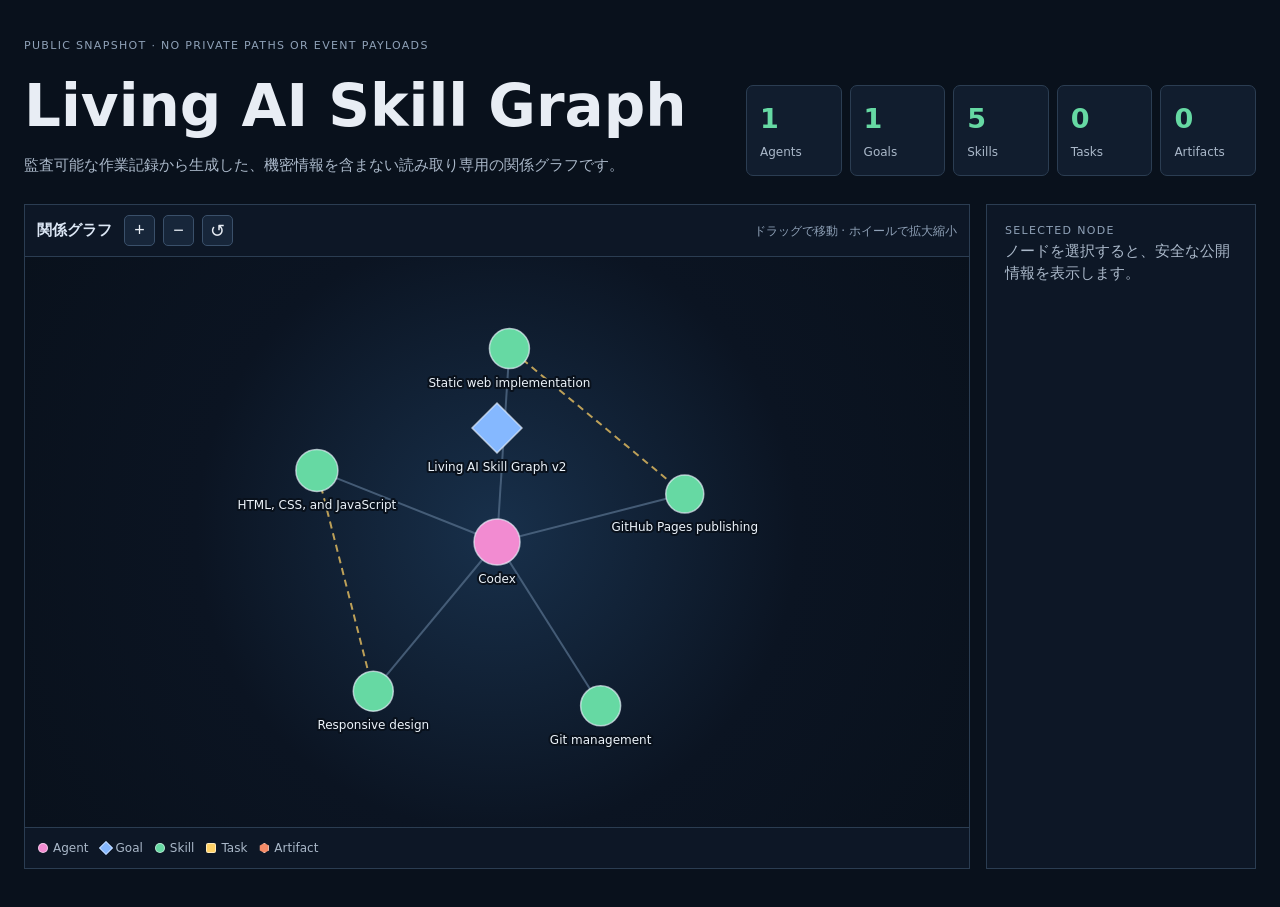
==== commit 4341520e: "Render privacy-safe relationships in public skill graph" ====
--- a/index.html
+++ b/index.html
@@ -8,10 +8,42 @@
 </head>
 <body>
   <main>
-    <p class="eyebrow">PUBLIC SNAPSHOT · NO PRIVATE PATHS OR EVENT PAYLOADS</p>
-    <h1>Living AI Skill Graph</h1>
-    <p id="summary">公開スナップショットを読み込み中...</p>
-    <section id="cards" aria-label="公開スナップショット集計"></section>
+    <header class="page-header">
+      <div>
+        <p class="eyebrow">PUBLIC SNAPSHOT · NO PRIVATE PATHS OR EVENT PAYLOADS</p>
+        <h1>Living AI Skill Graph</h1>
+        <p id="summary">公開スナップショットを読み込み中...</p>
+      </div>
+      <section id="cards" aria-label="公開スナップショット集計"></section>
+    </header>
+
+    <section class="graph-layout" aria-label="公開スキルグラフ">
+      <div class="graph-panel">
+        <div class="graph-toolbar" aria-label="グラフ操作">
+          <span class="toolbar-label">関係グラフ</span>
+          <button type="button" data-action="zoom-in" aria-label="拡大">+</button>
+          <button type="button" data-action="zoom-out" aria-label="縮小">−</button>
+          <button type="button" data-action="reset-view" aria-label="表示をリセット">↺</button>
+          <span class="toolbar-hint">ドラッグで移動 · ホイールで拡大縮小</span>
+        </div>
+        <div class="graph-viewport" id="graphViewport">
+          <svg id="graph" role="img" aria-label="AI Partner Skill Graph"></svg>
+          <p id="graphEmpty" class="graph-empty" hidden>表示できるノードがありません。</p>
+        </div>
+        <ul class="legend" aria-label="ノード凡例">
+          <li><i class="legend-agent"></i>Agent</li>
+          <li><i class="legend-goal"></i>Goal</li>
+          <li><i class="legend-skill"></i>Skill</li>
+          <li><i class="legend-task"></i>Task</li>
+          <li><i class="legend-artifact"></i>Artifact</li>
+        </ul>
+      </div>
+
+      <aside class="details-panel" aria-live="polite">
+        <p class="eyebrow">SELECTED NODE</p>
+        <div id="details"><p class="muted">ノードを選択すると、安全な公開情報を表示します。</p></div>
+      </aside>
+    </section>
   </main>
   <script src="app.js"></script>
 </body>
--- a/styles.css
+++ b/styles.css
@@ -1,55 +1,47 @@
-:root {
-  color-scheme: dark;
-}
-
-body {
-  margin: 0;
-  background: #09111c;
-  color: #e8edf4;
-  font: 16px/1.5 system-ui, sans-serif;
-}
-
-main {
-  max-width: 1000px;
-  margin: auto;
-  padding: 8vh 24px;
-}
-
-.eyebrow {
-  color: #7f91a7;
-  font-size: 11px;
-  letter-spacing: .12em;
-}
-
-h1 {
-  font-size: clamp(30px, 6vw, 60px);
-  margin: 8px 0 4px;
-}
-
-#summary {
-  color: #9fb0c3;
-}
-
-#cards {
-  display: grid;
-  grid-template-columns: repeat(auto-fit, minmax(180px, 1fr));
-  gap: 12px;
-  margin-top: 35px;
-}
-
-.card {
-  padding: 18px;
-  border: 1px solid #26364a;
-  border-radius: 12px;
-  background: #111d2e;
-}
-
-.card b {
-  display: block;
-  font-size: 32px;
-  color: #66d9a3;
-}
-
-.card span {
-  color: #9fb0c3;
-}
+:root { color-scheme: dark; }
+* { box-sizing: border-box; }
+body { margin: 0; background: #09111c; color: #e8edf4; font: 15px/1.5 system-ui, sans-serif; }
+main { max-width: 1280px; margin: auto; padding: 38px 24px; }
+.page-header { display: grid; grid-template-columns: minmax(0, 1fr) minmax(280px, 510px); gap: 24px; align-items: end; }
+.eyebrow { color: #8fa1b7; font-size: 11px; letter-spacing: .12em; margin: 0; }
+h1 { font-size: clamp(32px, 6vw, 58px); margin: 8px 0 4px; }
+h2 { font-size: 20px; margin: 12px 0 6px; }
+#summary, .muted { color: #aab8c9; margin: 0; }
+#cards { display: grid; grid-template-columns: repeat(5, minmax(82px, 1fr)); gap: 8px; }
+.card { min-height: 86px; padding: 13px; border: 1px solid #2b3d52; border-radius: 7px; background: #111d2e; }
+.card b { display: block; color: #66d9a3; font-size: 27px; }
+.card span { color: #aab8c9; font-size: 12px; }
+.graph-layout { display: grid; grid-template-columns: minmax(0, 1fr) 270px; gap: 16px; margin-top: 28px; }
+.graph-panel, .details-panel { border: 1px solid #2b3d52; background: #0d1726; }
+.graph-toolbar { display: flex; align-items: center; gap: 8px; min-height: 52px; padding: 9px 12px; border-bottom: 1px solid #2b3d52; }
+.toolbar-label { color: #dce7f5; font-weight: 700; margin-right: 4px; }
+.graph-toolbar button { width: 31px; height: 31px; padding: 0; border: 1px solid #3a506a; border-radius: 5px; background: #17263a; color: #e8edf4; cursor: pointer; font-size: 18px; }
+.graph-toolbar button:hover { border-color: #66d9a3; color: #66d9a3; }
+.toolbar-hint { margin-left: auto; color: #8fa1b7; font-size: 12px; }
+.graph-viewport { position: relative; min-height: 570px; overflow: hidden; background: radial-gradient(circle at 50% 48%, #18304b 0, #0b1422 54%, #09111c 100%); }
+#graph { display: block; width: 100%; height: 570px; touch-action: none; cursor: grab; }
+#graph:active { cursor: grabbing; }
+.graph-empty { position: absolute; inset: 50% auto auto 50%; transform: translate(-50%, -50%); color: #aab8c9; }
+.edge { stroke: #58718d; stroke-width: 2; opacity: .72; }
+.edge-dependency { stroke: #ffd166; stroke-dasharray: 7 5; }
+.edge-artifact { stroke: #f58c68; }
+.edge-goal { stroke: #85b8ff; stroke-width: 2.5; }
+.node { cursor: pointer; outline: none; }
+.node > :first-child { stroke: rgba(237, 245, 255, .66); stroke-width: 1.5; transition: filter .15s ease, stroke-width .15s ease; }
+.node:hover > :first-child, .node:focus > :first-child, .node.selected > :first-child { stroke: #fff; stroke-width: 3; filter: drop-shadow(0 0 8px currentColor); }
+.node text { fill: #edf4fb; font-size: 12px; pointer-events: none; paint-order: stroke; stroke: #09111c; stroke-width: 4px; stroke-linejoin: round; }
+.legend { display: flex; flex-wrap: wrap; gap: 12px; list-style: none; margin: 0; padding: 11px 13px; border-top: 1px solid #2b3d52; color: #aab8c9; font-size: 12px; }
+.legend li { display: flex; align-items: center; gap: 5px; }
+.legend i { display: inline-block; width: 10px; height: 10px; border: 1px solid rgba(255,255,255,.55); }
+.legend-agent, .agent { background: #f28bd1; border-radius: 50%; }
+.legend-goal, .goal { background: #85b8ff; transform: rotate(45deg); }
+.legend-skill, .skill { background: #66d9a3; border-radius: 50%; }
+.legend-task, .task { background: #ffd166; border-radius: 2px; }
+.legend-artifact, .artifact { background: #f58c68; clip-path: polygon(50% 0, 95% 25%, 95% 75%, 50% 100%, 5% 75%, 5% 25%); }
+.details-panel { padding: 18px; min-height: 250px; }
+.kind-badge { display: inline-block; padding: 3px 8px; border-radius: 999px; color: #09111c; font-size: 11px; font-weight: 700; }
+.kind-badge.agent { background: #f28bd1; }.kind-badge.goal { background: #85b8ff; }.kind-badge.skill { background: #66d9a3; }.kind-badge.task { background: #ffd166; }.kind-badge.artifact { background: #f58c68; }
+.detail-list { display: grid; grid-template-columns: 72px minmax(0, 1fr); gap: 7px 10px; margin: 18px 0 0; font-size: 13px; }
+.detail-list dt { color: #8fa1b7; }.detail-list dd { margin: 0; overflow-wrap: anywhere; }
+@media (max-width: 960px) { .page-header, .graph-layout { grid-template-columns: 1fr; } .details-panel { min-height: auto; } }
+@media (max-width: 640px) { main { padding: 22px 14px; } #cards { grid-template-columns: repeat(3, minmax(82px, 1fr)); } .graph-viewport, #graph { min-height: 440px; height: 440px; } .toolbar-hint { display: none; } }
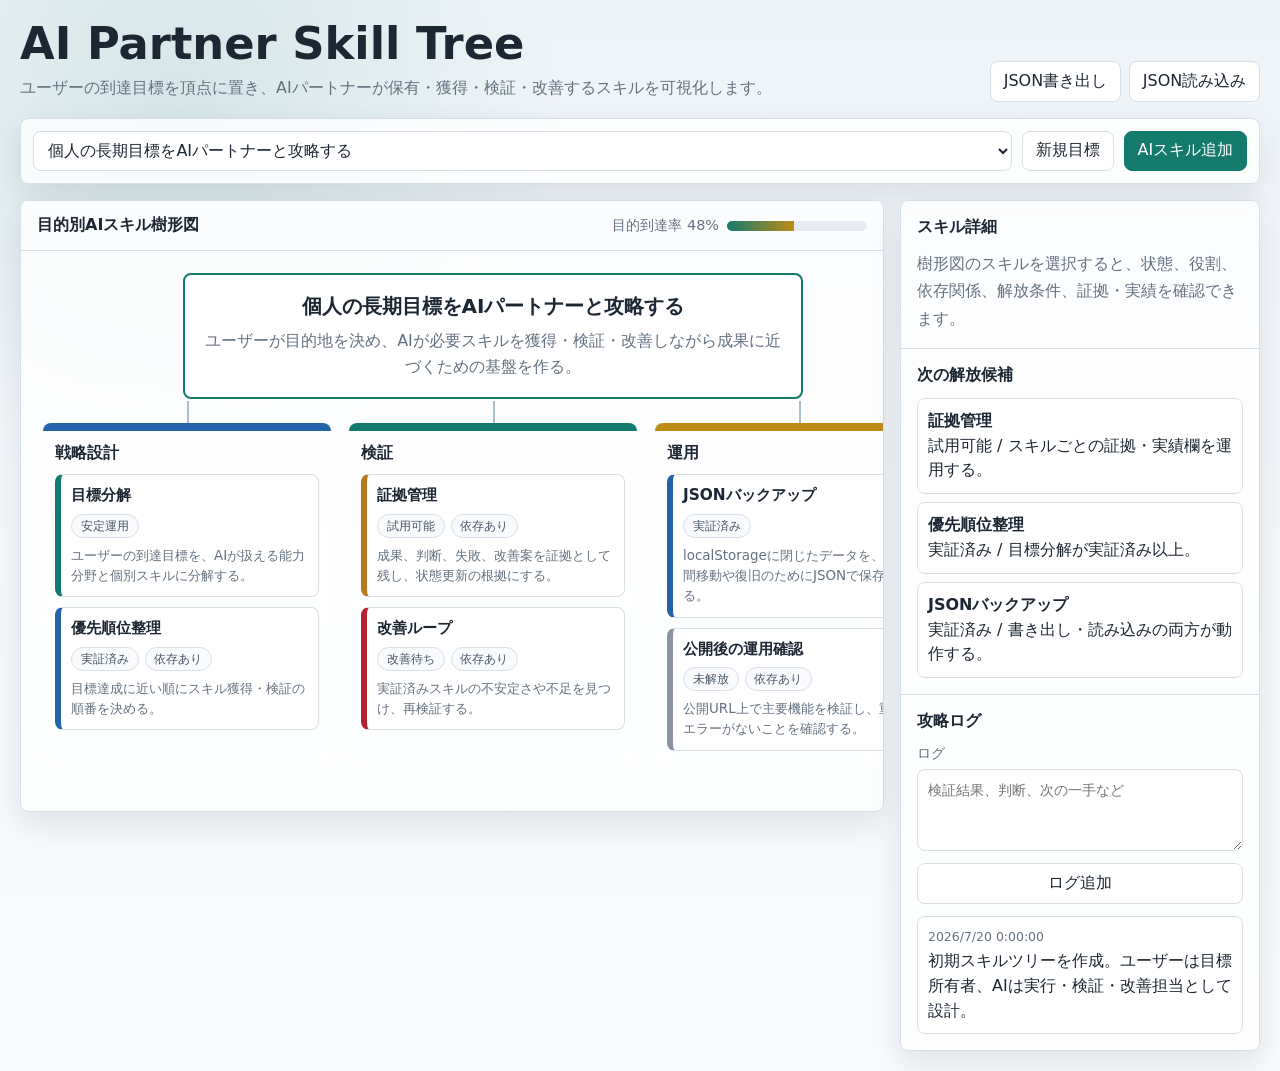
==== commit a23a0fe4: "Deploy v1 and v2 skill tree sites" ====
--- a/index.html
+++ b/index.html
@@ -3,48 +3,1044 @@
 <head>
   <meta charset="utf-8">
   <meta name="viewport" content="width=device-width, initial-scale=1">
-  <title>Living AI Skill Graph</title>
-  <link rel="stylesheet" href="styles.css">
+  <title>AI Partner Skill Tree</title>
+  <style>
+    :root {
+      color-scheme: light;
+      --ink: #1d2733;
+      --muted: #64717f;
+      --line: #d8dee8;
+      --panel: #ffffff;
+      --bg: #f4f7fb;
+      --accent: #157a6e;
+      --accent-2: #c7552b;
+      --gold: #bc8b16;
+      --blue: #2563a8;
+      --red: #b42330;
+      --shadow: 0 12px 32px rgba(25, 42, 62, .11);
+      font-family: "Yu Gothic", "Hiragino Kaku Gothic ProN", Meiryo, system-ui, sans-serif;
+    }
+
+    * { box-sizing: border-box; }
+
+    html, body {
+      overflow-x: hidden;
+    }
+
+    body {
+      margin: 0;
+      color: var(--ink);
+      background:
+        radial-gradient(circle at 14% 10%, rgba(21, 122, 110, .12), transparent 24rem),
+        linear-gradient(180deg, #eef4f8 0%, var(--bg) 38%, #f8fafc 100%);
+      min-height: 100vh;
+    }
+
+    button, input, select, textarea {
+      font: inherit;
+    }
+
+    button {
+      border: 1px solid var(--line);
+      background: #fff;
+      color: var(--ink);
+      min-height: 38px;
+      padding: .55rem .8rem;
+      border-radius: 8px;
+      cursor: pointer;
+    }
+
+    button:hover { border-color: #9eb2c8; }
+    button.primary { background: var(--accent); color: #fff; border-color: var(--accent); }
+    button.danger { color: var(--red); border-color: #e8b4bc; }
+    button.ghost { background: transparent; }
+    button.small { min-height: 32px; padding: .35rem .55rem; }
+
+    .app-shell {
+      width: min(1480px, 100%);
+      margin: 0 auto;
+      padding: 20px;
+    }
+
+    header {
+      display: grid;
+      grid-template-columns: 1fr auto;
+      gap: 16px;
+      align-items: end;
+      margin-bottom: 16px;
+    }
+
+    .title h1 {
+      margin: 0 0 6px;
+      font-size: clamp(1.65rem, 3.5vw, 3rem);
+      line-height: 1.08;
+      letter-spacing: 0;
+    }
+
+    .title p {
+      margin: 0;
+      color: var(--muted);
+      max-width: 780px;
+      line-height: 1.7;
+      overflow-wrap: anywhere;
+      word-break: break-all;
+    }
+
+    .toolbar {
+      display: flex;
+      flex-wrap: wrap;
+      gap: 8px;
+      justify-content: flex-end;
+    }
+
+    .goal-bar {
+      display: grid;
+      grid-template-columns: minmax(220px, 1fr) auto auto;
+      gap: 10px;
+      align-items: center;
+      background: rgba(255, 255, 255, .78);
+      border: 1px solid var(--line);
+      padding: 12px;
+      border-radius: 8px;
+      box-shadow: var(--shadow);
+      margin-bottom: 16px;
+    }
+
+    select, input, textarea {
+      width: 100%;
+      border: 1px solid var(--line);
+      border-radius: 8px;
+      min-height: 40px;
+      padding: .55rem .65rem;
+      background: #fff;
+      color: var(--ink);
+    }
+
+    textarea {
+      min-height: 82px;
+      resize: vertical;
+      line-height: 1.55;
+    }
+
+    .workspace {
+      display: grid;
+      grid-template-columns: minmax(0, 1fr) 360px;
+      gap: 16px;
+      align-items: start;
+    }
+
+    .tree-section, .side-panel {
+      background: rgba(255, 255, 255, .82);
+      border: 1px solid var(--line);
+      border-radius: 8px;
+      box-shadow: var(--shadow);
+      overflow: hidden;
+    }
+
+    .section-head {
+      display: flex;
+      justify-content: space-between;
+      gap: 12px;
+      align-items: center;
+      padding: 14px 16px;
+      border-bottom: 1px solid var(--line);
+      background: #fbfcfe;
+    }
+
+    .section-head h2, .panel-block h2 {
+      margin: 0;
+      font-size: 1rem;
+      letter-spacing: 0;
+    }
+
+    .progress-wrap {
+      display: grid;
+      grid-template-columns: auto 140px;
+      gap: 8px;
+      align-items: center;
+      white-space: nowrap;
+      color: var(--muted);
+      font-size: .9rem;
+    }
+
+    .progress {
+      height: 10px;
+      background: #e7ecf2;
+      border-radius: 999px;
+      overflow: hidden;
+    }
+
+    .progress span {
+      display: block;
+      height: 100%;
+      background: linear-gradient(90deg, var(--accent), var(--gold));
+      width: 0%;
+    }
+
+    .tree-scroll {
+      overflow: auto;
+      padding: 22px;
+      min-height: 560px;
+      touch-action: pan-x pan-y;
+    }
+
+    .tree-canvas {
+      min-width: 900px;
+      display: grid;
+      gap: 24px;
+    }
+
+    .goal-node {
+      justify-self: center;
+      width: min(620px, 76%);
+      text-align: center;
+      background: #fff;
+      border: 2px solid var(--accent);
+      border-radius: 8px;
+      padding: 18px;
+      position: relative;
+    }
+
+    .goal-node h3 {
+      margin: 0 0 8px;
+      font-size: 1.25rem;
+      letter-spacing: 0;
+    }
+
+    .goal-node p { margin: 0; color: var(--muted); line-height: 1.6; }
+
+    .branches {
+      display: grid;
+      grid-template-columns: repeat(3, minmax(250px, 1fr));
+      gap: 18px;
+      position: relative;
+    }
+
+    .branch {
+      display: grid;
+      gap: 10px;
+      align-content: start;
+      border-top: 8px solid var(--blue);
+      background: rgba(255, 255, 255, .76);
+      border-radius: 8px;
+      padding: 12px;
+      min-height: 260px;
+      position: relative;
+    }
+
+    .branch:nth-child(2n) { border-color: var(--accent); }
+    .branch:nth-child(3n) { border-color: var(--gold); }
+    .branch h3 {
+      margin: 0;
+      font-size: .98rem;
+      letter-spacing: 0;
+    }
+
+    .branch::before {
+      content: "";
+      position: absolute;
+      left: 50%;
+      top: -30px;
+      width: 2px;
+      height: 22px;
+      background: #aebdcc;
+    }
+
+    .skill-card {
+      display: grid;
+      gap: 8px;
+      text-align: left;
+      border: 1px solid var(--line);
+      border-left-width: 6px;
+      background: #fff;
+      border-radius: 8px;
+      padding: 10px;
+      min-height: 116px;
+    }
+
+    .skill-card button {
+      text-align: left;
+      min-height: auto;
+      padding: 0;
+      border: 0;
+      border-radius: 0;
+      background: transparent;
+      color: inherit;
+    }
+
+    .skill-card h4 {
+      margin: 0;
+      font-size: .96rem;
+      line-height: 1.35;
+      letter-spacing: 0;
+    }
+
+    .skill-card p {
+      margin: 0;
+      color: var(--muted);
+      font-size: .84rem;
+      line-height: 1.5;
+    }
+
+    .badge-row {
+      display: flex;
+      flex-wrap: wrap;
+      gap: 6px;
+    }
+
+    .badge {
+      display: inline-flex;
+      align-items: center;
+      min-height: 24px;
+      border: 1px solid #d9e0ea;
+      border-radius: 999px;
+      padding: 0 .55rem;
+      font-size: .78rem;
+      background: #f8fafc;
+      color: #485565;
+      white-space: nowrap;
+    }
+
+    .state-locked { border-left-color: #8a94a3; }
+    .state-trial { border-left-color: #b7791f; }
+    .state-proven { border-left-color: #2563a8; }
+    .state-stable { border-left-color: #157a6e; }
+    .state-improve { border-left-color: #b42330; }
+
+    .side-panel {
+      display: grid;
+      gap: 0;
+    }
+
+    .panel-block {
+      padding: 16px;
+      border-bottom: 1px solid var(--line);
+    }
+
+    .panel-block:last-child { border-bottom: 0; }
+
+    .detail-empty {
+      color: var(--muted);
+      line-height: 1.7;
+      margin: 0;
+      overflow-wrap: anywhere;
+      word-break: break-all;
+    }
+
+    .kv {
+      display: grid;
+      grid-template-columns: 86px 1fr;
+      gap: 8px;
+      margin-top: 10px;
+      font-size: .92rem;
+      line-height: 1.55;
+    }
+
+    .kv dt {
+      color: var(--muted);
+      margin: 0;
+    }
+
+    .kv dd {
+      margin: 0;
+      overflow-wrap: anywhere;
+    }
+
+    .candidate-list, .log-list {
+      list-style: none;
+      display: grid;
+      gap: 8px;
+      padding: 0;
+      margin: 12px 0 0;
+    }
+
+    .candidate-list li, .log-list li {
+      border: 1px solid var(--line);
+      background: #fff;
+      border-radius: 8px;
+      padding: 10px;
+      line-height: 1.55;
+    }
+
+    .log-list time {
+      display: block;
+      color: var(--muted);
+      font-size: .78rem;
+      margin-bottom: 3px;
+    }
+
+    .form-grid {
+      display: grid;
+      gap: 12px;
+    }
+
+    .form-grid label {
+      display: grid;
+      gap: 6px;
+      font-size: .9rem;
+      color: var(--muted);
+    }
+
+    .modal-backdrop {
+      position: fixed;
+      inset: 0;
+      display: none;
+      align-items: center;
+      justify-content: center;
+      background: rgba(16, 26, 38, .45);
+      padding: 18px;
+      z-index: 20;
+    }
+
+    .modal-backdrop.open { display: flex; }
+
+    .modal {
+      width: min(680px, 100%);
+      max-height: 92vh;
+      overflow: auto;
+      background: #fff;
+      border-radius: 8px;
+      box-shadow: 0 20px 50px rgba(10, 18, 28, .26);
+    }
+
+    .modal header {
+      display: flex;
+      justify-content: space-between;
+      align-items: center;
+      margin: 0;
+      padding: 16px;
+      border-bottom: 1px solid var(--line);
+    }
+
+    .modal h2 { margin: 0; font-size: 1.05rem; letter-spacing: 0; }
+    .modal form { padding: 16px; }
+    .modal-actions {
+      display: flex;
+      justify-content: flex-end;
+      gap: 8px;
+      margin-top: 16px;
+    }
+
+    .hidden { display: none !important; }
+
+    @media (max-width: 1020px) {
+      .workspace { grid-template-columns: 1fr; }
+      .tree-scroll { min-height: 470px; }
+    }
+
+    @media (max-width: 700px) {
+      .app-shell { padding: 12px; }
+      header, .goal-bar { grid-template-columns: 1fr; }
+      .toolbar { justify-content: stretch; }
+      .toolbar button, .goal-bar button { width: 100%; }
+      .progress-wrap { grid-template-columns: 1fr; white-space: normal; }
+      .tree-canvas { min-width: 720px; }
+      .branches { grid-template-columns: repeat(3, minmax(210px, 1fr)); }
+      .goal-node { width: 86%; }
+      .tree-scroll { padding: 14px; }
+      .kv { grid-template-columns: 1fr; }
+      .modal-actions { flex-direction: column-reverse; }
+      .modal-actions button { width: 100%; }
+    }
+  </style>
 </head>
 <body>
-  <main>
-    <header class="page-header">
-      <div>
-        <p class="eyebrow">PUBLIC SNAPSHOT · NO PRIVATE PATHS OR EVENT PAYLOADS</p>
-        <h1>Living AI Skill Graph</h1>
-        <p id="summary">公開スナップショットを読み込み中...</p>
+  <div class="app-shell">
+    <header>
+      <div class="title">
+        <h1>AI Partner Skill Tree</h1>
+        <p>ユーザーの到達目標を頂点に置き、AIパートナーが保有・獲得・検証・改善するスキルを可視化します。</p>
       </div>
-      <section id="cards" aria-label="公開スナップショット集計"></section>
+      <div class="toolbar">
+        <button type="button" id="exportJson">JSON書き出し</button>
+        <button type="button" id="importJson">JSON読み込み</button>
+        <input class="hidden" id="importFile" type="file" accept="application/json,.json">
+      </div>
     </header>
 
-    <section class="graph-layout" aria-label="公開スキルグラフ">
-      <div class="graph-panel">
-        <div class="graph-toolbar" aria-label="グラフ操作">
-          <span class="toolbar-label">関係グラフ</span>
-          <button type="button" data-action="zoom-in" aria-label="拡大">+</button>
-          <button type="button" data-action="zoom-out" aria-label="縮小">−</button>
-          <button type="button" data-action="reset-view" aria-label="表示をリセット">↺</button>
-          <span class="toolbar-hint">ドラッグで移動 · ホイールで拡大縮小</span>
+    <section class="goal-bar" aria-label="目標操作">
+      <select id="goalSelect" aria-label="目標を選択"></select>
+      <button type="button" id="addGoal">新規目標</button>
+      <button type="button" id="addSkill" class="primary">AIスキル追加</button>
+    </section>
+
+    <main class="workspace">
+      <section class="tree-section" aria-label="AIスキル樹形図">
+        <div class="section-head">
+          <h2>目的別AIスキル樹形図</h2>
+          <div class="progress-wrap">
+            <span id="progressText">目的到達率 0%</span>
+            <div class="progress" aria-hidden="true"><span id="progressBar"></span></div>
+          </div>
         </div>
-        <div class="graph-viewport" id="graphViewport">
-          <svg id="graph" role="img" aria-label="AI Partner Skill Graph"></svg>
-          <p id="graphEmpty" class="graph-empty" hidden>表示できるノードがありません。</p>
+        <div class="tree-scroll" id="treeScroll">
+          <div class="tree-canvas" id="treeCanvas"></div>
         </div>
-        <ul class="legend" aria-label="ノード凡例">
-          <li><i class="legend-agent"></i>Agent</li>
-          <li><i class="legend-goal"></i>Goal</li>
-          <li><i class="legend-skill"></i>Skill</li>
-          <li><i class="legend-task"></i>Task</li>
-          <li><i class="legend-artifact"></i>Artifact</li>
-        </ul>
-      </div>
-
-      <aside class="details-panel" aria-live="polite">
-        <p class="eyebrow">SELECTED NODE</p>
-        <div id="details"><p class="muted">ノードを選択すると、安全な公開情報を表示します。</p></div>
+      </section>
+
+      <aside class="side-panel" aria-label="詳細と攻略ログ">
+        <section class="panel-block" id="skillDetail"></section>
+        <section class="panel-block">
+          <h2>次の解放候補</h2>
+          <ul class="candidate-list" id="candidateList"></ul>
+        </section>
+        <section class="panel-block">
+          <h2>攻略ログ</h2>
+          <form id="logForm" class="form-grid" style="margin-top:12px">
+            <label>ログ
+              <textarea id="logText" placeholder="検証結果、判断、次の一手など"></textarea>
+            </label>
+            <button type="submit">ログ追加</button>
+          </form>
+          <ul class="log-list" id="logList"></ul>
+        </section>
       </aside>
-    </section>
-  </main>
-  <script src="app.js"></script>
+    </main>
+  </div>
+
+  <div class="modal-backdrop" id="goalModal" role="dialog" aria-modal="true" aria-labelledby="goalModalTitle">
+    <div class="modal">
+      <header>
+        <h2 id="goalModalTitle">新規目標</h2>
+        <button type="button" class="small ghost" data-close="goalModal">閉じる</button>
+      </header>
+      <form id="goalForm" class="form-grid">
+        <label>目標名
+          <input id="goalName" required maxlength="80">
+        </label>
+        <label>説明
+          <textarea id="goalDescription" required maxlength="500"></textarea>
+        </label>
+        <div class="modal-actions">
+          <button type="button" data-close="goalModal">キャンセル</button>
+          <button type="submit" class="primary">追加</button>
+        </div>
+      </form>
+    </div>
+  </div>
+
+  <div class="modal-backdrop" id="skillModal" role="dialog" aria-modal="true" aria-labelledby="skillModalTitle">
+    <div class="modal">
+      <header>
+        <h2 id="skillModalTitle">AIスキル</h2>
+        <button type="button" class="small ghost" data-close="skillModal">閉じる</button>
+      </header>
+      <form id="skillForm" class="form-grid">
+        <input id="skillId" type="hidden">
+        <label>スキル名
+          <input id="skillName" required maxlength="80">
+        </label>
+        <label>能力分野
+          <input id="skillCategory" required maxlength="60" list="categoryList">
+          <datalist id="categoryList"></datalist>
+        </label>
+        <label>状態
+          <select id="skillState" required></select>
+        </label>
+        <label>役割
+          <textarea id="skillRole" required maxlength="700"></textarea>
+        </label>
+        <label>依存スキル
+          <input id="skillDeps" maxlength="180" placeholder="例：目標分解、検証設計">
+        </label>
+        <label>解放条件
+          <textarea id="skillUnlock" maxlength="700"></textarea>
+        </label>
+        <label>証拠・実績
+          <textarea id="skillEvidence" maxlength="900"></textarea>
+        </label>
+        <div class="modal-actions">
+          <button type="button" id="deleteSkill" class="danger">削除</button>
+          <button type="button" data-close="skillModal">キャンセル</button>
+          <button type="submit" class="primary">保存</button>
+        </div>
+      </form>
+    </div>
+  </div>
+
+  <script>
+    (() => {
+      const STORAGE_KEY = "ai-partner-skill-tree:v1";
+      const states = [
+        { id: "locked", label: "未解放", score: 0 },
+        { id: "trial", label: "試用可能", score: 25 },
+        { id: "proven", label: "実証済み", score: 60 },
+        { id: "stable", label: "安定運用", score: 100 },
+        { id: "improve", label: "改善待ち", score: 45 }
+      ];
+
+      const sampleData = {
+        activeGoalId: "goal-1",
+        goals: [
+          {
+            id: "goal-1",
+            name: "個人の長期目標をAIパートナーと攻略する",
+            description: "ユーザーが目的地を決め、AIが必要スキルを獲得・検証・改善しながら成果に近づくための基盤を作る。",
+            logs: [
+              { id: "log-1", at: "2026-07-20T00:00:00.000Z", text: "初期スキルツリーを作成。ユーザーは目標所有者、AIは実行・検証・改善担当として設計。" }
+            ],
+            skills: [
+              {
+                id: "skill-1",
+                name: "目標分解",
+                category: "戦略設計",
+                state: "stable",
+                role: "ユーザーの到達目標を、AIが扱える能力分野と個別スキルに分解する。",
+                deps: "",
+                unlock: "目標と成功条件が文章で説明できる。",
+                evidence: "頂点、太い枝、細い枝の構造を定義済み。"
+              },
+              {
+                id: "skill-2",
+                name: "優先順位整理",
+                category: "戦略設計",
+                state: "proven",
+                role: "目標達成に近い順にスキル獲得・検証の順番を決める。",
+                deps: "目標分解",
+                unlock: "目標分解が実証済み以上。",
+                evidence: "次の解放候補を自動表示する設計に反映。"
+              },
+              {
+                id: "skill-3",
+                name: "証拠管理",
+                category: "検証",
+                state: "trial",
+                role: "成果、判断、失敗、改善案を証拠として残し、状態更新の根拠にする。",
+                deps: "目標分解",
+                unlock: "スキルごとの証拠・実績欄を運用する。",
+                evidence: "スキル詳細と攻略ログに記録欄を実装。"
+              },
+              {
+                id: "skill-4",
+                name: "改善ループ",
+                category: "検証",
+                state: "improve",
+                role: "実証済みスキルの不安定さや不足を見つけ、再検証する。",
+                deps: "証拠管理",
+                unlock: "改善待ちの理由と再検証ログがある。",
+                evidence: "改善待ち状態を到達率計算に含める。"
+              },
+              {
+                id: "skill-5",
+                name: "JSONバックアップ",
+                category: "運用",
+                state: "proven",
+                role: "localStorageに閉じたデータを、端末間移動や復旧のためにJSONで保存する。",
+                deps: "",
+                unlock: "書き出し・読み込みの両方が動作する。",
+                evidence: "ブラウザ内保存とJSON入出力を実装。"
+              },
+              {
+                id: "skill-6",
+                name: "公開後の運用確認",
+                category: "運用",
+                state: "locked",
+                role: "公開URL上で主要機能を検証し、重大なエラーがないことを確認する。",
+                deps: "JSONバックアップ, 証拠管理",
+                unlock: "GitHub Pages公開後に実URLで操作確認する。",
+                evidence: ""
+              }
+            ]
+          },
+          {
+            id: "goal-2",
+            name: "学習計画をAIパートナーが継続改善する",
+            description: "ユーザーの学習目的に合わせ、AIが教材選定、進捗検証、復習設計を担う。",
+            logs: [],
+            skills: [
+              {
+                id: "skill-7",
+                name: "学習課題の棚卸し",
+                category: "診断",
+                state: "trial",
+                role: "ユーザーの現状と目的の差分を整理する。",
+                deps: "",
+                unlock: "学びたい領域と期限がある。",
+                evidence: "初期テンプレートとして登録。"
+              }
+            ]
+          }
+        ]
+      };
+
+      const els = {
+        goalSelect: document.getElementById("goalSelect"),
+        addGoal: document.getElementById("addGoal"),
+        addSkill: document.getElementById("addSkill"),
+        exportJson: document.getElementById("exportJson"),
+        importJson: document.getElementById("importJson"),
+        importFile: document.getElementById("importFile"),
+        treeCanvas: document.getElementById("treeCanvas"),
+        progressText: document.getElementById("progressText"),
+        progressBar: document.getElementById("progressBar"),
+        skillDetail: document.getElementById("skillDetail"),
+        candidateList: document.getElementById("candidateList"),
+        logForm: document.getElementById("logForm"),
+        logText: document.getElementById("logText"),
+        logList: document.getElementById("logList"),
+        goalModal: document.getElementById("goalModal"),
+        goalForm: document.getElementById("goalForm"),
+        goalName: document.getElementById("goalName"),
+        goalDescription: document.getElementById("goalDescription"),
+        skillModal: document.getElementById("skillModal"),
+        skillForm: document.getElementById("skillForm"),
+        skillModalTitle: document.getElementById("skillModalTitle"),
+        skillId: document.getElementById("skillId"),
+        skillName: document.getElementById("skillName"),
+        skillCategory: document.getElementById("skillCategory"),
+        skillState: document.getElementById("skillState"),
+        skillRole: document.getElementById("skillRole"),
+        skillDeps: document.getElementById("skillDeps"),
+        skillUnlock: document.getElementById("skillUnlock"),
+        skillEvidence: document.getElementById("skillEvidence"),
+        deleteSkill: document.getElementById("deleteSkill"),
+        categoryList: document.getElementById("categoryList")
+      };
+
+      let data = loadData();
+      let selectedSkillId = "";
+
+      function uid(prefix) {
+        return `${prefix}-${Date.now().toString(36)}-${Math.random().toString(36).slice(2, 7)}`;
+      }
+
+      function stateById(id) {
+        return states.find((state) => state.id === id) || states[0];
+      }
+
+      function loadData() {
+        try {
+          const saved = localStorage.getItem(STORAGE_KEY);
+          if (!saved) return structuredClone(sampleData);
+          const parsed = JSON.parse(saved);
+          validateData(parsed);
+          return parsed;
+        } catch (error) {
+          console.warn("保存データを読み込めなかったため初期データを使用します。", error);
+          return structuredClone(sampleData);
+        }
+      }
+
+      function validateData(value) {
+        if (!value || !Array.isArray(value.goals) || value.goals.length === 0) {
+          throw new Error("goals array is required");
+        }
+        value.goals.forEach((goal) => {
+          if (!goal.id || !goal.name || !Array.isArray(goal.skills)) {
+            throw new Error("invalid goal");
+          }
+          if (!Array.isArray(goal.logs)) goal.logs = [];
+          goal.skills.forEach((skill) => {
+            if (!skill.id || !skill.name || !skill.category) throw new Error("invalid skill");
+            if (!states.some((state) => state.id === skill.state)) skill.state = "locked";
+          });
+        });
+        if (!value.activeGoalId || !value.goals.some((goal) => goal.id === value.activeGoalId)) {
+          value.activeGoalId = value.goals[0].id;
+        }
+      }
+
+      function saveData() {
+        localStorage.setItem(STORAGE_KEY, JSON.stringify(data));
+      }
+
+      function activeGoal() {
+        return data.goals.find((goal) => goal.id === data.activeGoalId) || data.goals[0];
+      }
+
+      function selectedSkill() {
+        const goal = activeGoal();
+        return goal.skills.find((skill) => skill.id === selectedSkillId) || null;
+      }
+
+      function escapeHtml(value) {
+        return String(value || "").replace(/[&<>"']/g, (char) => ({
+          "&": "&amp;",
+          "<": "&lt;",
+          ">": "&gt;",
+          '"': "&quot;",
+          "'": "&#39;"
+        })[char]);
+      }
+
+      function render() {
+        renderGoalSelect();
+        renderTree();
+        renderDetail();
+        renderCandidates();
+        renderLogs();
+        renderCategories();
+        saveData();
+      }
+
+      function renderGoalSelect() {
+        els.goalSelect.innerHTML = data.goals.map((goal) =>
+          `<option value="${escapeHtml(goal.id)}">${escapeHtml(goal.name)}</option>`
+        ).join("");
+        els.goalSelect.value = data.activeGoalId;
+      }
+
+      function renderTree() {
+        const goal = activeGoal();
+        const total = goal.skills.length || 1;
+        const progress = Math.round(goal.skills.reduce((sum, skill) => sum + stateById(skill.state).score, 0) / total);
+        els.progressText.textContent = `目的到達率 ${progress}%`;
+        els.progressBar.style.width = `${progress}%`;
+
+        const categories = [...new Set(goal.skills.map((skill) => skill.category || "未分類"))];
+        const branches = categories.map((category) => {
+          const cards = goal.skills.filter((skill) => skill.category === category).map((skill) => {
+            const state = stateById(skill.state);
+            const selected = skill.id === selectedSkillId ? " aria-current=\"true\"" : "";
+            return `
+              <article class="skill-card state-${state.id}">
+                <button type="button" data-select-skill="${escapeHtml(skill.id)}"${selected}>
+                  <h4>${escapeHtml(skill.name)}</h4>
+                </button>
+                <div class="badge-row">
+                  <span class="badge">${escapeHtml(state.label)}</span>
+                  ${skill.deps ? `<span class="badge">依存あり</span>` : ""}
+                </div>
+                <p>${escapeHtml(skill.role).slice(0, 86)}${skill.role.length > 86 ? "..." : ""}</p>
+              </article>`;
+          }).join("");
+
+          return `
+            <section class="branch">
+              <h3>${escapeHtml(category)}</h3>
+              ${cards || "<p class=\"detail-empty\">スキルがありません。</p>"}
+            </section>`;
+        }).join("");
+
+        els.treeCanvas.innerHTML = `
+          <section class="goal-node">
+            <h3>${escapeHtml(goal.name)}</h3>
+            <p>${escapeHtml(goal.description)}</p>
+          </section>
+          <div class="branches">${branches}</div>`;
+      }
+
+      function renderDetail() {
+        const skill = selectedSkill();
+        if (!skill) {
+          els.skillDetail.innerHTML = `
+            <h2>スキル詳細</h2>
+            <p class="detail-empty" style="margin-top:12px">樹形図のスキルを選択すると、状態、役割、依存関係、解放条件、証拠・実績を確認できます。</p>`;
+          return;
+        }
+
+        els.skillDetail.innerHTML = `
+          <div style="display:flex;justify-content:space-between;gap:8px;align-items:center">
+            <h2>${escapeHtml(skill.name)}</h2>
+            <button type="button" class="small" data-edit-skill="${escapeHtml(skill.id)}">編集</button>
+          </div>
+          <dl class="kv">
+            <dt>状態</dt><dd>${escapeHtml(stateById(skill.state).label)}</dd>
+            <dt>能力分野</dt><dd>${escapeHtml(skill.category)}</dd>
+            <dt>役割</dt><dd>${escapeHtml(skill.role)}</dd>
+            <dt>依存関係</dt><dd>${escapeHtml(skill.deps || "なし")}</dd>
+            <dt>解放条件</dt><dd>${escapeHtml(skill.unlock || "未設定")}</dd>
+            <dt>証拠・実績</dt><dd>${escapeHtml(skill.evidence || "未記録")}</dd>
+          </dl>`;
+      }
+
+      function depsSatisfied(skill, goal) {
+        if (!skill.deps) return true;
+        const deps = skill.deps.split(",").map((dep) => dep.trim()).filter(Boolean);
+        return deps.every((dep) => {
+          const match = goal.skills.find((candidate) => candidate.name === dep);
+          return match && ["proven", "stable"].includes(match.state);
+        });
+      }
+
+      function renderCandidates() {
+        const goal = activeGoal();
+        const candidates = goal.skills
+          .filter((skill) => skill.state !== "stable" && depsSatisfied(skill, goal))
+          .sort((a, b) => stateById(a.state).score - stateById(b.state).score)
+          .slice(0, 5);
+
+        els.candidateList.innerHTML = candidates.length
+          ? candidates.map((skill) => `<li><strong>${escapeHtml(skill.name)}</strong><br><span>${escapeHtml(stateById(skill.state).label)} / ${escapeHtml(skill.unlock || "解放条件未設定")}</span></li>`).join("")
+          : "<li>現時点で新しい解放候補はありません。</li>";
+      }
+
+      function renderLogs() {
+        const logs = [...activeGoal().logs].sort((a, b) => new Date(b.at) - new Date(a.at));
+        els.logList.innerHTML = logs.length
+          ? logs.map((log) => `<li><time datetime="${escapeHtml(log.at)}">${new Date(log.at).toLocaleString("ja-JP")}</time>${escapeHtml(log.text)}</li>`).join("")
+          : "<li>まだ攻略ログはありません。</li>";
+      }
+
+      function renderCategories() {
+        const categories = [...new Set(activeGoal().skills.map((skill) => skill.category).filter(Boolean))];
+        els.categoryList.innerHTML = categories.map((category) => `<option value="${escapeHtml(category)}"></option>`).join("");
+      }
+
+      function openModal(id) {
+        document.getElementById(id).classList.add("open");
+      }
+
+      function closeModal(id) {
+        document.getElementById(id).classList.remove("open");
+      }
+
+      function openSkillForm(skill = null) {
+        els.skillModalTitle.textContent = skill ? "AIスキル編集" : "AIスキル追加";
+        els.skillId.value = skill ? skill.id : "";
+        els.skillName.value = skill ? skill.name : "";
+        els.skillCategory.value = skill ? skill.category : "";
+        els.skillState.value = skill ? skill.state : "locked";
+        els.skillRole.value = skill ? skill.role : "";
+        els.skillDeps.value = skill ? skill.deps : "";
+        els.skillUnlock.value = skill ? skill.unlock : "";
+        els.skillEvidence.value = skill ? skill.evidence : "";
+        els.deleteSkill.classList.toggle("hidden", !skill);
+        openModal("skillModal");
+        els.skillName.focus();
+      }
+
+      function exportData() {
+        const blob = new Blob([JSON.stringify(data, null, 2)], { type: "application/json" });
+        const url = URL.createObjectURL(blob);
+        const link = document.createElement("a");
+        link.href = url;
+        link.download = "ai-partner-skill-tree.json";
+        document.body.appendChild(link);
+        link.click();
+        link.remove();
+        URL.revokeObjectURL(url);
+      }
+
+      function importData(file) {
+        const reader = new FileReader();
+        reader.onload = () => {
+          try {
+            const parsed = JSON.parse(String(reader.result));
+            validateData(parsed);
+            data = parsed;
+            selectedSkillId = "";
+            render();
+            alert("JSONを読み込みました。");
+          } catch (error) {
+            alert("JSONを読み込めませんでした。形式を確認してください。");
+            console.error(error);
+          }
+        };
+        reader.readAsText(file);
+      }
+
+      states.forEach((state) => {
+        const option = document.createElement("option");
+        option.value = state.id;
+        option.textContent = state.label;
+        els.skillState.appendChild(option);
+      });
+
+      els.goalSelect.addEventListener("change", () => {
+        data.activeGoalId = els.goalSelect.value;
+        selectedSkillId = "";
+        render();
+      });
+
+      els.addGoal.addEventListener("click", () => {
+        els.goalForm.reset();
+        openModal("goalModal");
+        els.goalName.focus();
+      });
+
+      els.addSkill.addEventListener("click", () => openSkillForm());
+      els.exportJson.addEventListener("click", exportData);
+      els.importJson.addEventListener("click", () => els.importFile.click());
+      els.importFile.addEventListener("change", () => {
+        const file = els.importFile.files[0];
+        if (file) importData(file);
+        els.importFile.value = "";
+      });
+
+      els.goalForm.addEventListener("submit", (event) => {
+        event.preventDefault();
+        const goal = {
+          id: uid("goal"),
+          name: els.goalName.value.trim(),
+          description: els.goalDescription.value.trim(),
+          logs: [],
+          skills: []
+        };
+        data.goals.push(goal);
+        data.activeGoalId = goal.id;
+        selectedSkillId = "";
+        closeModal("goalModal");
+        render();
+      });
+
+      els.skillForm.addEventListener("submit", (event) => {
+        event.preventDefault();
+        const goal = activeGoal();
+        const payload = {
+          id: els.skillId.value || uid("skill"),
+          name: els.skillName.value.trim(),
+          category: els.skillCategory.value.trim(),
+          state: els.skillState.value,
+          role: els.skillRole.value.trim(),
+          deps: els.skillDeps.value.trim(),
+          unlock: els.skillUnlock.value.trim(),
+          evidence: els.skillEvidence.value.trim()
+        };
+        const index = goal.skills.findIndex((skill) => skill.id === payload.id);
+        if (index >= 0) goal.skills[index] = payload;
+        else goal.skills.push(payload);
+        selectedSkillId = payload.id;
+        closeModal("skillModal");
+        render();
+      });
+
+      els.deleteSkill.addEventListener("click", () => {
+        const goal = activeGoal();
+        const skill = selectedSkill();
+        if (!skill) return;
+        if (!confirm(`「${skill.name}」を削除しますか？`)) return;
+        goal.skills = goal.skills.filter((item) => item.id !== skill.id);
+        selectedSkillId = "";
+        closeModal("skillModal");
+        render();
+      });
+
+      els.logForm.addEventListener("submit", (event) => {
+        event.preventDefault();
+        const text = els.logText.value.trim();
+        if (!text) return;
+        activeGoal().logs.push({ id: uid("log"), at: new Date().toISOString(), text });
+        els.logText.value = "";
+        render();
+      });
+
+      document.addEventListener("click", (event) => {
+        const skillButton = event.target.closest("[data-select-skill]");
+        if (skillButton) {
+          selectedSkillId = skillButton.getAttribute("data-select-skill");
+          render();
+          return;
+        }
+        const editButton = event.target.closest("[data-edit-skill]");
+        if (editButton) {
+          const skill = activeGoal().skills.find((item) => item.id === editButton.getAttribute("data-edit-skill"));
+          if (skill) openSkillForm(skill);
+          return;
+        }
+        const closeButton = event.target.closest("[data-close]");
+        if (closeButton) closeModal(closeButton.getAttribute("data-close"));
+      });
+
+      document.addEventListener("keydown", (event) => {
+        if (event.key === "Escape") {
+          closeModal("goalModal");
+          closeModal("skillModal");
+        }
+      });
+
+      render();
+    })();
+  </script>
 </body>
 </html>
